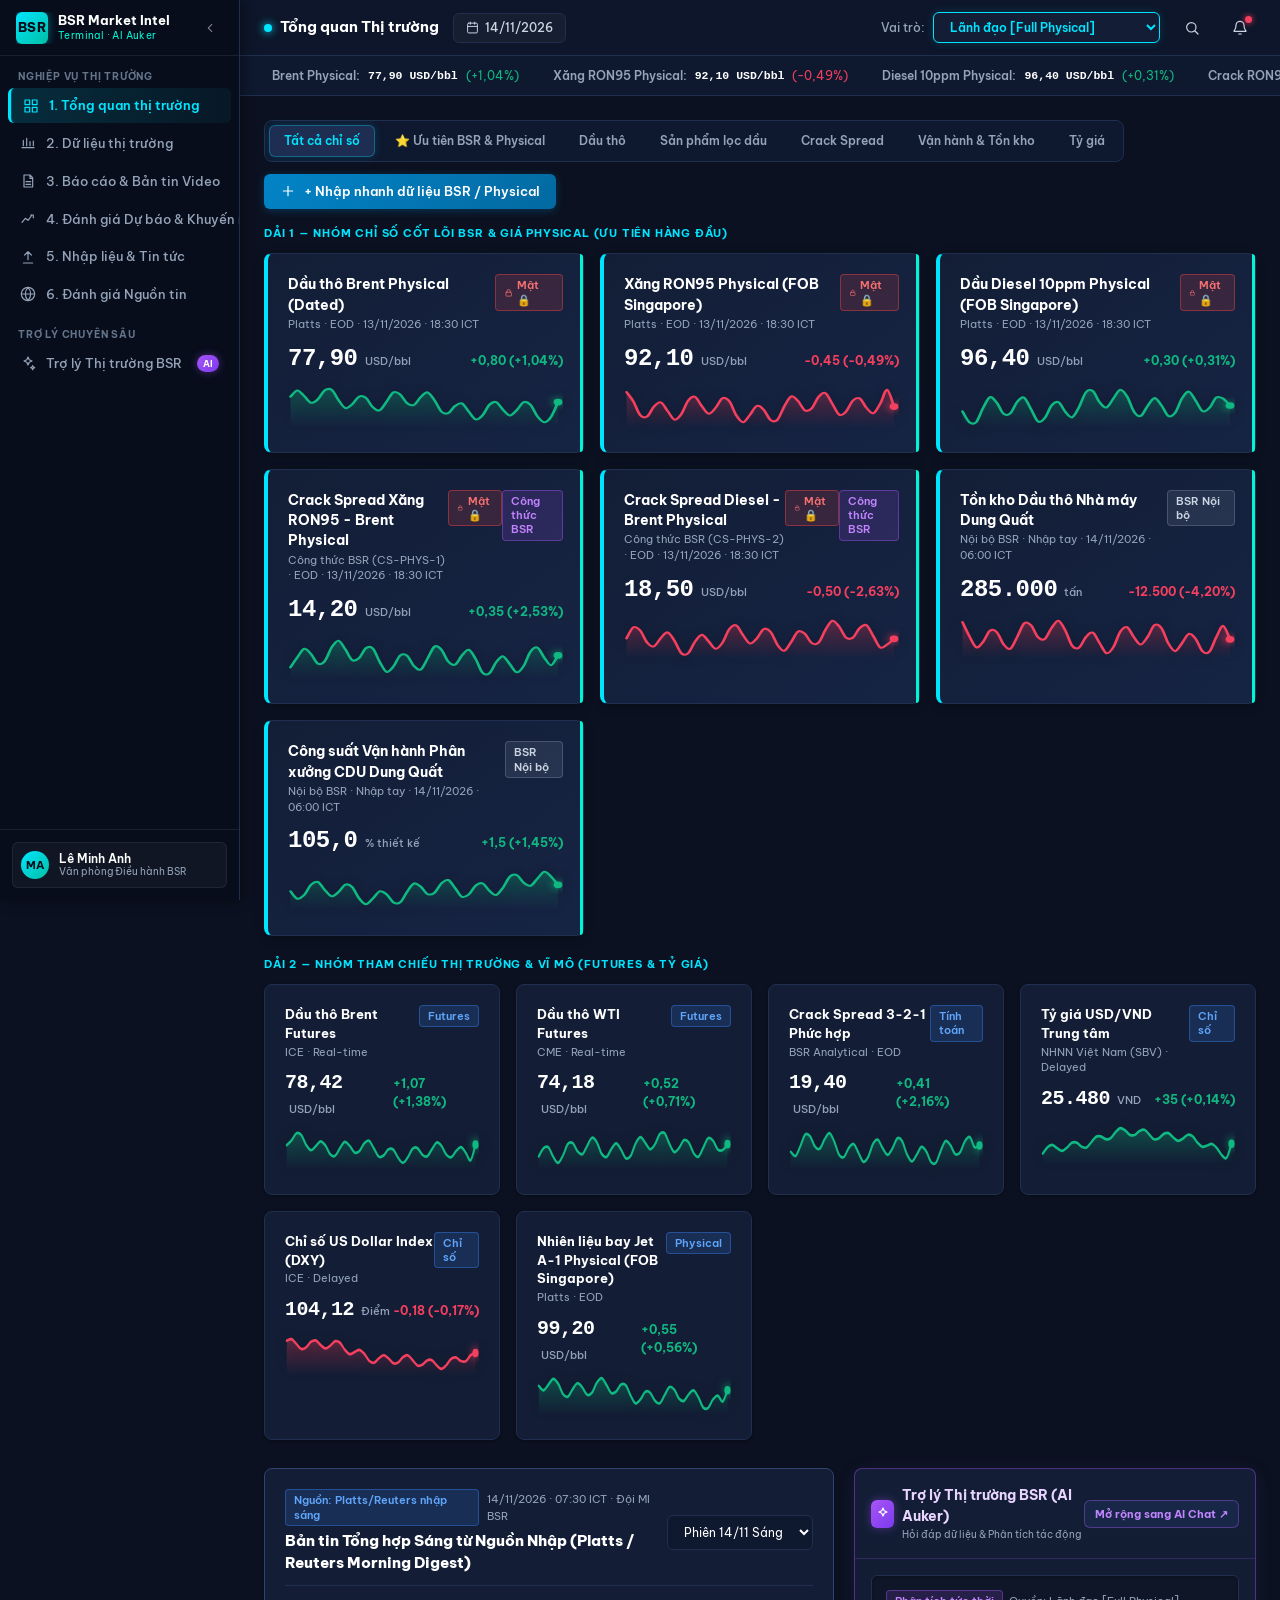
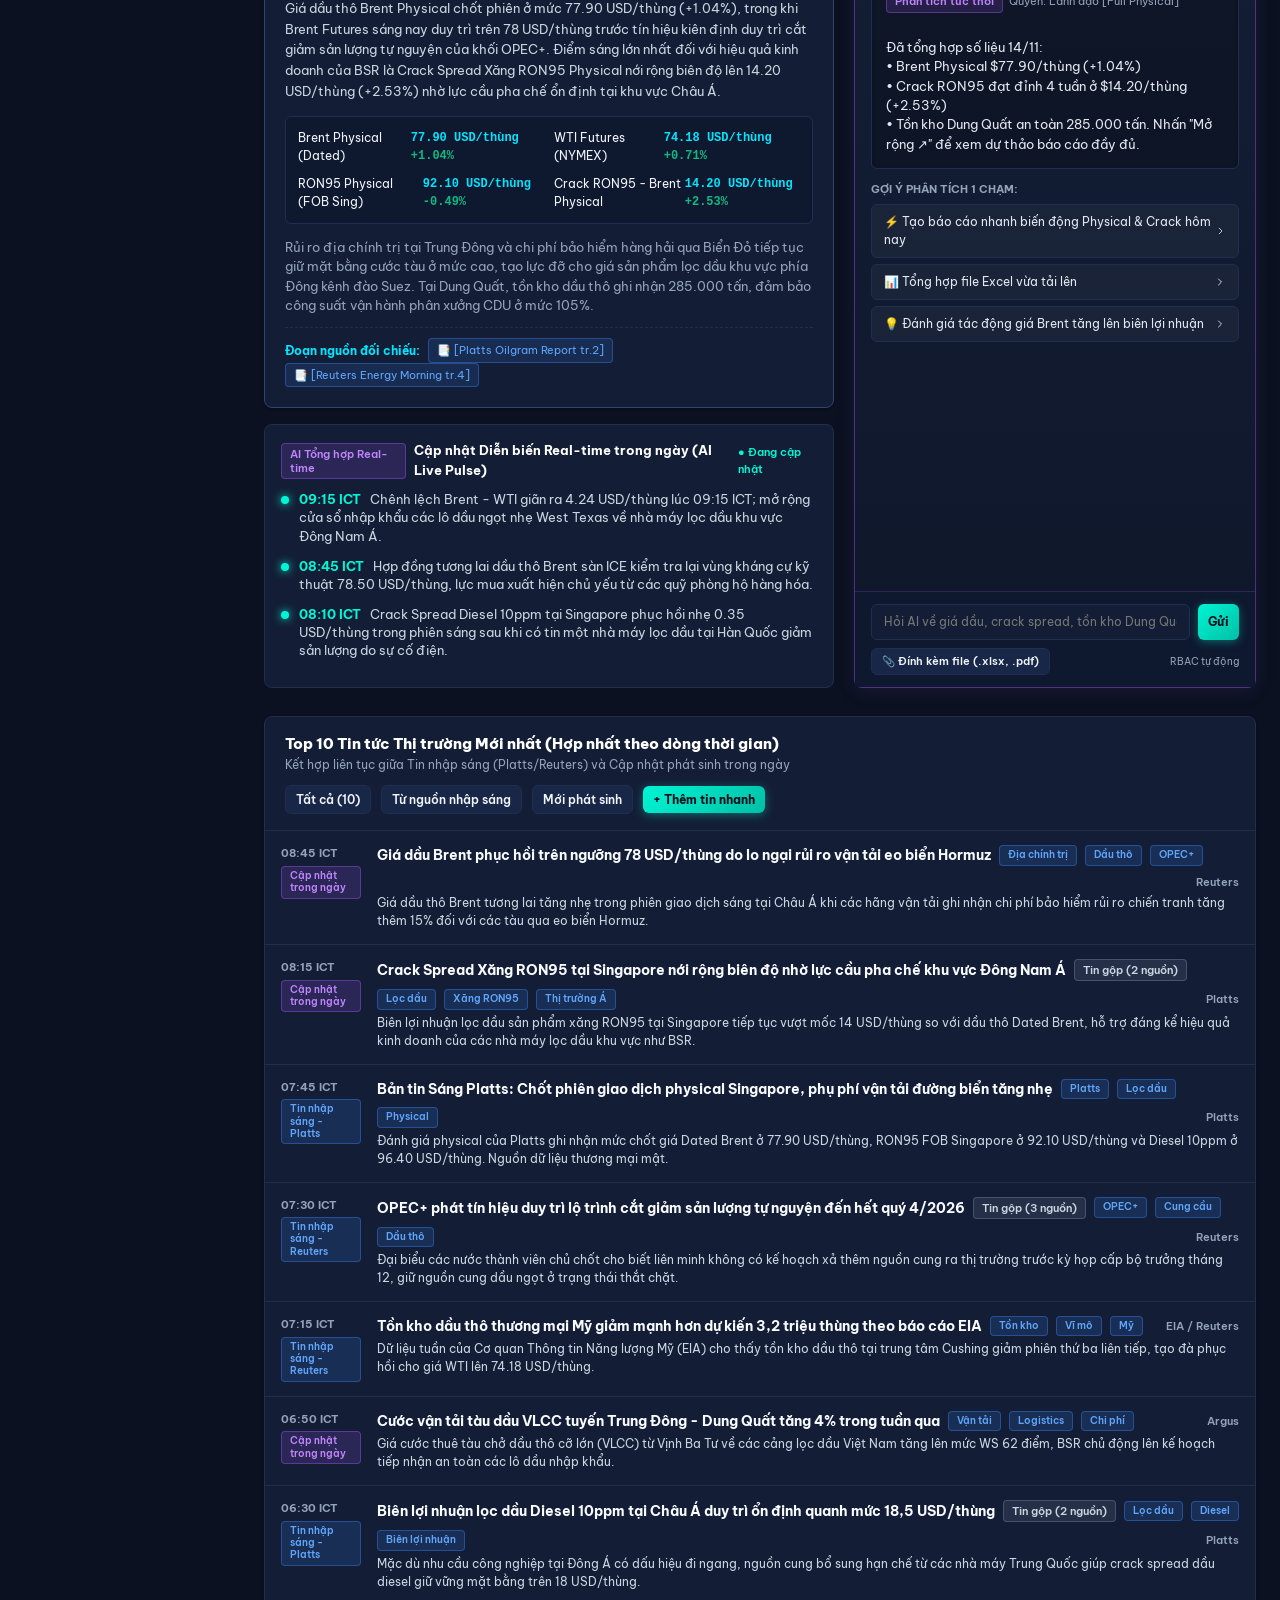
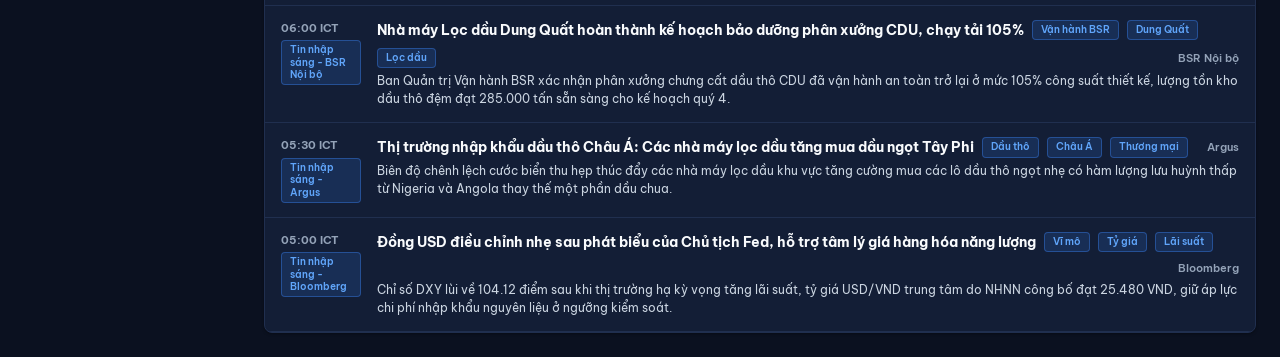
==== app/static/index.html @ 7e9f91e4 "v1" ====
<!doctype html>
<html lang="vi">
<head>
  <meta charset="utf-8">
  <meta name="viewport" content="width=device-width, initial-scale=1">
  <meta name="color-scheme" content="light">
  <meta name="description" content="BSR Market Intelligence Platform — Final Official UI/UX Mockup">
  <title>BSR Market Intelligence</title>
  <link rel="preconnect" href="https://fonts.googleapis.com">
  <link rel="preconnect" href="https://fonts.gstatic.com" crossorigin>
  <link rel="stylesheet" href="https://fonts.googleapis.com/css2?family=Be+Vietnam+Pro:ital,wght@0,400;0,500;0,600;0,700;0,800;1,400&display=swap">
  <link rel="stylesheet" href="assets/styles.css">
</head>
<body>
  <div id="app"></div>
  <script src="assets/data.js"></script>
  <script src="assets/app.js"></script>
</body>
</html>
---- app/static/assets/styles.css ----
/* ==========================================================================
   BSR Market Intelligence Platform — Dark Mode Theme & High-Tech Design System
   Specifications:
   - Theme: Deep Petroleum Dark Obsidian (#0B1120 / #131E36)
   - Primary Accent: Neon Cyan (#00E5FF) | Electric Teal (#00F5D4)
   - Secondary Accent: Royal Blue (#3B82F6) | Amber Gold (#F59E0B)
   - Typography: "Be Vietnam Pro" with crisp contrast on dark background
   - Visual Effects: Glowing lines, smooth gradients, glassmorphism, glowing badges
   ========================================================================== */

:root {
  /* Dark Theme Palette */
  --bg-app: #0B1120;
  --bg-card: #131E36;
  --bg-card-subtle: #182647;
  --border-card: #202F4F;
  --border-strong: #2F4470;
  
  --primary-navy: #00E5FF;
  --primary-navy-dark: #00B4D8;
  --primary-navy-light: rgba(0, 229, 255, 0.12);
  --accent-teal: #00F5D4;
  --accent-teal-dark: #00BFA5;
  --accent-teal-light: rgba(0, 245, 212, 0.12);
  
  --text-main: #F1F5F9;
  --text-muted: #94A3B8;
  --text-sub: #CBD5E1;
  
  /* Semantic Badges in Dark Mode */
  --badge-restricted-bg: rgba(239, 68, 68, 0.16);
  --badge-restricted-text: #F87171;
  --badge-restricted-border: rgba(239, 68, 68, 0.45);
  
  --badge-source-bg: rgba(59, 130, 246, 0.16);
  --badge-source-text: #60A5FA;
  --badge-source-border: rgba(59, 130, 246, 0.4);
  
  --badge-ai-summary-bg: rgba(168, 85, 247, 0.16);
  --badge-ai-summary-text: #C084FC;
  --badge-ai-summary-border: rgba(168, 85, 247, 0.4);
  
  --badge-ai-insight-bg: rgba(245, 158, 11, 0.16);
  --badge-ai-insight-text: #FBBF24;
  --badge-ai-insight-border: rgba(245, 158, 11, 0.4);
  
  --badge-manual-bg: rgba(148, 163, 184, 0.14);
  --badge-manual-text: #CBD5E1;
  --badge-manual-border: rgba(148, 163, 184, 0.3);

  --badge-success-bg: rgba(16, 185, 129, 0.16);
  --badge-success-text: #34D399;
  
  --pos-green: #10B981;
  --neg-red: #F43F5E;
  
  /* Dimensions */
  --sidebar-w: 240px;
  --sidebar-w-collapsed: 64px;
  --header-h: 56px;
  --drawer-w: 440px;
  
  /* Typography */
  --font-sans: "Be Vietnam Pro", -apple-system, BlinkMacSystemFont, "Segoe UI", Roboto, sans-serif;
  --font-mono: "Cascadia Mono", Consolas, "Courier New", monospace;
  
  --shadow-sm: 0 1px 3px rgba(0, 0, 0, 0.35);
  --shadow-md: 0 4px 14px rgba(0, 0, 0, 0.45);
  --shadow-lg: 0 10px 25px rgba(0, 0, 0, 0.55);
  --shadow-drawer: -8px 0 35px rgba(0, 0, 0, 0.7);
  --glow-cyan: 0 0 15px rgba(0, 229, 255, 0.25);
}

* { box-sizing: border-box; margin: 0; padding: 0; }
html { scroll-behavior: smooth; }
body {
  background: var(--bg-app);
  color: var(--text-main);
  font-family: var(--font-sans);
  font-size: 13.5px;
  line-height: 1.5;
  -webkit-font-smoothing: antialiased;
  overflow-x: hidden;
}

button, input, select, textarea { font: inherit; color: inherit; }
button { cursor: pointer; border: none; background: none; }
a { color: inherit; text-decoration: none; }

/* Skip Link */
.skip-link {
  position: fixed; left: 12px; top: -60px; z-index: 999;
  background: var(--primary-navy); color: #070C18; font-weight: 700; padding: 8px 16px; border-radius: 4px;
  transition: top 0.2s;
}
.skip-link:focus { top: 12px; }

/* ==========================================================================
   APP SHELL & LAYOUT
   ========================================================================== */
.app {
  display: flex;
  min-height: 100vh;
  position: relative;
  background: var(--bg-app);
}

/* Sidebar Dark Theme */
.sidebar {
  width: var(--sidebar-w);
  background: #070D1B;
  color: #FFFFFF;
  position: fixed;
  top: 0;
  bottom: 0;
  left: 0;
  z-index: 100;
  display: flex;
  flex-direction: column;
  transition: width 0.25s cubic-bezier(0.4, 0, 0.2, 1);
  border-right: 1px solid var(--border-card);
  box-shadow: 2px 0 12px rgba(0, 0, 0, 0.4);
}

.sidebar.collapsed {
  width: var(--sidebar-w-collapsed);
}

.sidebar-head {
  height: var(--header-h);
  display: flex;
  align-items: center;
  justify-content: space-between;
  padding: 0 16px;
  border-bottom: 1px solid rgba(255, 255, 255, 0.08);
}

.brand-lockup {
  display: flex;
  align-items: center;
  gap: 10px;
  overflow: hidden;
}

.brand-mark {
  width: 32px;
  height: 32px;
  background: linear-gradient(135deg, #00E5FF 0%, #00BFA5 100%);
  color: #070D1B;
  border-radius: 6px;
  display: grid;
  place-items: center;
  font-weight: 800;
  font-size: 13px;
  letter-spacing: 0.5px;
  flex-shrink: 0;
  box-shadow: 0 0 10px rgba(0, 229, 255, 0.4);
}

.brand-text {
  overflow: hidden;
  white-space: nowrap;
}

.brand-title {
  font-weight: 700;
  font-size: 12.5px;
  color: #FFFFFF;
  line-height: 1.2;
}

.brand-sub {
  font-size: 10px;
  color: var(--accent-teal);
  letter-spacing: 0.4px;
}

.sidebar.collapsed .brand-text { display: none; }

.sidebar-toggle {
  color: rgba(255, 255, 255, 0.6);
  padding: 6px;
  border-radius: 4px;
  display: flex;
  align-items: center;
  justify-content: center;
  transition: all 0.15s;
}
.sidebar-toggle:hover {
  background: rgba(255, 255, 255, 0.08);
  color: var(--primary-navy);
}

.sidebar-nav {
  flex: 1;
  overflow-y: auto;
  padding: 14px 8px;
  display: flex;
  flex-direction: column;
  gap: 16px;
}

.nav-section-label {
  font-size: 9.5px;
  text-transform: uppercase;
  letter-spacing: 0.8px;
  font-weight: 700;
  color: #64748B;
  padding: 0 10px 4px 10px;
}
.sidebar.collapsed .nav-section-label {
  text-align: center;
  font-size: 0;
  padding: 0;
}
.sidebar.collapsed .nav-section-label::after {
  content: "•";
  font-size: 14px;
  color: rgba(255, 255, 255, 0.2);
}

.nav-item {
  display: flex;
  align-items: center;
  gap: 10px;
  padding: 8px 12px;
  color: #94A3B8;
  border-radius: 6px;
  font-size: 12.5px;
  font-weight: 500;
  transition: all 0.15s ease;
  white-space: nowrap;
}

.nav-item svg { flex-shrink: 0; }

.nav-item:hover {
  background: rgba(255, 255, 255, 0.05);
  color: #F8FAFC;
}

.nav-item.active {
  background: linear-gradient(90deg, rgba(0, 229, 255, 0.15) 0%, rgba(0, 229, 255, 0.05) 100%);
  color: #00E5FF;
  border-left: 3px solid #00E5FF;
  font-weight: 600;
  box-shadow: inset 1px 0 0 rgba(0, 229, 255, 0.2);
}

.sidebar.collapsed .nav-item {
  justify-content: center;
  padding: 10px 0;
}
.sidebar.collapsed .nav-item span { display: none; }

.nav-badge-ai {
  margin-left: auto;
  font-size: 9px;
  font-weight: 700;
  background: linear-gradient(135deg, #A855F7, #7C3AED);
  color: #fff;
  padding: 2px 6px;
  border-radius: 10px;
  box-shadow: 0 0 8px rgba(168, 85, 247, 0.4);
}
.sidebar.collapsed .nav-badge-ai { display: none; }

.sidebar-foot {
  padding: 12px;
  border-top: 1px solid rgba(255, 255, 255, 0.08);
  display: flex;
  flex-direction: column;
  gap: 8px;
}

.user-badge-sidebar {
  display: flex;
  align-items: center;
  gap: 10px;
  padding: 8px;
  border-radius: 6px;
  background: rgba(255, 255, 255, 0.04);
  border: 1px solid rgba(255, 255, 255, 0.07);
}

.user-avatar {
  width: 28px;
  height: 28px;
  border-radius: 50%;
  background: linear-gradient(135deg, #00E5FF, #00BFA5);
  color: #070D1B;
  font-weight: 700;
  font-size: 11px;
  display: grid;
  place-items: center;
  flex-shrink: 0;
}

.user-info-sidebar {
  overflow: hidden;
  line-height: 1.25;
}

.user-name-sidebar {
  font-size: 11.5px;
  font-weight: 600;
  color: #FFFFFF;
  white-space: nowrap;
  text-overflow: ellipsis;
  overflow: hidden;
}

.user-role-sidebar {
  font-size: 10px;
  color: #94A3B8;
  white-space: nowrap;
}

.sidebar.collapsed .user-info-sidebar { display: none; }
.sidebar.collapsed .user-badge-sidebar { justify-content: center; padding: 6px 0; background: none; border-color: transparent; }

/* Main Content Area */
.main-wrapper {
  flex: 1;
  margin-left: var(--sidebar-w);
  transition: margin-left 0.25s cubic-bezier(0.4, 0, 0.2, 1);
  min-width: 0;
  display: flex;
  flex-direction: column;
  background: var(--bg-app);
}

.main-wrapper.sidebar-collapsed {
  margin-left: var(--sidebar-w-collapsed);
}

/* Header Topbar Dark */
.header-topbar {
  height: var(--header-h);
  background: #0D162A;
  border-bottom: 1px solid var(--border-card);
  position: sticky;
  top: 0;
  z-index: 50;
  display: flex;
  align-items: center;
  justify-content: space-between;
  padding: 0 24px;
}

.topbar-left {
  display: flex;
  align-items: center;
  gap: 14px;
}

.page-title-badge {
  font-size: 15px;
  font-weight: 700;
  color: #FFFFFF;
  display: flex;
  align-items: center;
  gap: 8px;
}
.page-title-badge::before {
  content: "";
  display: inline-block;
  width: 8px;
  height: 8px;
  border-radius: 50%;
  background: var(--primary-navy);
  box-shadow: 0 0 8px var(--primary-navy);
}

.date-filter-chip {
  display: flex;
  align-items: center;
  gap: 6px;
  background: rgba(255, 255, 255, 0.04);
  border: 1px solid var(--border-card);
  padding: 5px 12px;
  border-radius: 6px;
  font-size: 12px;
  font-weight: 500;
  color: var(--text-sub);
}
.date-filter-chip:hover {
  border-color: var(--primary-navy);
  color: var(--primary-navy);
}

.topbar-right {
  display: flex;
  align-items: center;
  gap: 16px;
}

/* Role Switcher in Header Dark */
.role-switcher-wrap {
  display: flex;
  align-items: center;
  gap: 8px;
}

.role-switcher-label {
  font-size: 11.5px;
  color: var(--text-muted);
  font-weight: 500;
}

.role-switcher-select {
  background: #131E36;
  border: 1.5px solid var(--primary-navy);
  color: var(--primary-navy);
  font-weight: 600;
  font-size: 12px;
  padding: 6px 12px;
  border-radius: 6px;
  cursor: pointer;
  outline: none;
  box-shadow: 0 0 10px rgba(0, 229, 255, 0.15);
}
.role-switcher-select:focus {
  box-shadow: 0 0 15px rgba(0, 229, 255, 0.35);
}

.topbar-icon-btn {
  width: 32px;
  height: 32px;
  border-radius: 6px;
  display: grid;
  place-items: center;
  color: var(--text-sub);
  position: relative;
  transition: all 0.15s;
}
.topbar-icon-btn:hover {
  background: rgba(255, 255, 255, 0.06);
  color: var(--primary-navy);
}

.notif-badge {
  position: absolute;
  top: 4px;
  right: 4px;
  width: 7px;
  height: 7px;
  background: var(--neg-red);
  border-radius: 50%;
  box-shadow: 0 0 6px var(--neg-red);
}

/* Market Tape Bar Dark */
.market-tape-bar {
  background: #0E182F;
  border-bottom: 1px solid var(--border-card);
  padding: 0 24px;
  display: flex;
  align-items: center;
  gap: 18px;
  overflow-x: auto;
  white-space: nowrap;
  height: 40px;
  scrollbar-width: none;
}
.market-tape-bar::-webkit-scrollbar { display: none; }

.tape-item {
  display: inline-flex;
  align-items: center;
  gap: 8px;
  font-size: 11.5px;
  cursor: pointer;
  padding: 4px 8px;
  border-radius: 4px;
  transition: background 0.15s;
}
.tape-item:hover {
  background: rgba(255, 255, 255, 0.05);
}

.tape-label {
  font-weight: 600;
  color: #94A3B8;
}

.tape-val {
  font-weight: 700;
  color: #FFFFFF;
  font-family: var(--font-mono);
}

.tape-chg.pos { color: var(--pos-green); }
.tape-chg.neg { color: var(--neg-red); }

/* Main Container */
.page-container {
  padding: 24px;
  flex: 1;
}

/* ==========================================================================
   CARDS, TOKENS & BADGES (DARK THEME)
   ========================================================================== */
.card {
  background: var(--bg-card);
  border: 1px solid var(--border-card);
  border-radius: 8px;
  padding: 20px;
  box-shadow: var(--shadow-sm);
  position: relative;
  transition: all 0.2s ease;
}

.card:hover {
  box-shadow: var(--shadow-md);
  border-color: var(--border-strong);
}

/* Priority Card (Physical & BSR) */
.card-priority {
  border-left: 4px solid var(--primary-navy);
  background: linear-gradient(145deg, #131E36 0%, #162444 100%);
  position: relative;
  box-shadow: 0 2px 10px rgba(0, 0, 0, 0.25);
}
.card-priority:hover {
  border-color: var(--primary-navy);
  box-shadow: 0 4px 18px rgba(0, 229, 255, 0.12);
}
.card-priority::before {
  content: "";
  position: absolute;
  top: 0;
  right: 0;
  bottom: 0;
  width: 3px;
  background: var(--accent-teal);
  border-top-right-radius: 8px;
  border-bottom-right-radius: 8px;
}

/* Semantic Badges */
.badge {
  display: inline-flex;
  align-items: center;
  gap: 4px;
  font-size: 11px;
  font-weight: 600;
  padding: 3px 8px;
  border-radius: 4px;
  line-height: 1.3;
}

.badge-restricted {
  background: var(--badge-restricted-bg);
  color: var(--badge-restricted-text);
  border: 1px solid var(--badge-restricted-border);
}

.badge-source {
  background: var(--badge-source-bg);
  color: var(--badge-source-text);
  border: 1px solid var(--badge-source-border);
}

.badge-ai-summary {
  background: var(--badge-ai-summary-bg);
  color: var(--badge-ai-summary-text);
  border: 1px solid var(--badge-ai-summary-border);
}

.badge-ai-insight {
  background: var(--badge-ai-insight-bg);
  color: var(--badge-ai-insight-text);
  border: 1px solid var(--badge-ai-insight-border);
}

.badge-manual {
  background: var(--badge-manual-bg);
  color: var(--badge-manual-text);
  border: 1px solid var(--badge-manual-border);
}

.badge-success {
  background: var(--badge-success-bg);
  color: var(--badge-success-text);
  border: 1px solid rgba(16, 185, 129, 0.4);
}

/* 12-Column Grid Helpers */
.grid-12 {
  display: grid;
  grid-template-columns: repeat(12, minmax(0, 1fr));
  gap: 20px;
}

.col-12 { grid-column: span 12 / span 12; }
.col-8  { grid-column: span 8 / span 8; }
.col-7  { grid-column: span 7 / span 7; }
.col-6  { grid-column: span 6 / span 6; }
.col-5  { grid-column: span 5 / span 5; }
.col-4  { grid-column: span 4 / span 4; }
.col-3  { grid-column: span 3 / span 3; }

/* Buttons */
.btn {
  display: inline-flex;
  align-items: center;
  justify-content: center;
  gap: 8px;
  font-size: 12.5px;
  font-weight: 600;
  padding: 8px 16px;
  border-radius: 6px;
  transition: all 0.15s ease;
  white-space: nowrap;
}

.btn-primary {
  background: linear-gradient(135deg, #0284C7 0%, #0369A1 100%);
  color: #FFFFFF;
  box-shadow: 0 2px 8px rgba(2, 132, 199, 0.3);
}
.btn-primary:hover {
  background: linear-gradient(135deg, #0369A1 0%, #075985 100%);
  box-shadow: 0 4px 12px rgba(2, 132, 199, 0.45);
}

.btn-accent {
  background: linear-gradient(135deg, #00F5D4 0%, #00BFA5 100%);
  color: #070D1B;
  font-weight: 700;
  box-shadow: 0 2px 10px rgba(0, 245, 212, 0.35);
}
.btn-accent:hover {
  background: linear-gradient(135deg, #00E5FF 0%, #00E5C0 100%);
  box-shadow: 0 4px 15px rgba(0, 245, 212, 0.5);
}

.btn-secondary {
  background: var(--bg-card-subtle);
  border: 1px solid var(--border-card);
  color: var(--text-main);
}
.btn-secondary:hover {
  background: #203158;
  border-color: var(--border-strong);
  color: #FFFFFF;
}

.btn-sm {
  padding: 5px 10px;
  font-size: 11.5px;
}

/* ==========================================================================
   PAGE 1: TỔNG QUAN THỊ TRƯỜNG (MARKET OVERVIEW)
   ========================================================================== */
.overview-tab-bar {
  display: flex;
  align-items: center;
  justify-content: space-between;
  margin-bottom: 16px;
  flex-wrap: wrap;
  gap: 12px;
}

.filter-tabs-pill {
  display: flex;
  gap: 6px;
  background: #0E182F;
  padding: 4px;
  border: 1px solid var(--border-card);
  border-radius: 8px;
}

.pill-btn {
  padding: 6px 14px;
  border-radius: 6px;
  font-size: 12px;
  font-weight: 600;
  color: var(--text-muted);
  transition: all 0.15s;
}
.pill-btn.active {
  background: #1E2E52;
  color: var(--primary-navy);
  border: 1px solid rgba(0, 229, 255, 0.3);
  box-shadow: 0 0 10px rgba(0, 229, 255, 0.15);
}
.pill-btn:hover:not(.active) {
  background: rgba(255, 255, 255, 0.05);
  color: var(--text-main);
}

.section-subhead {
  font-size: 11px;
  text-transform: uppercase;
  letter-spacing: 0.8px;
  font-weight: 700;
  color: var(--primary-navy);
  margin-bottom: 12px;
  display: flex;
  align-items: center;
  gap: 8px;
}

/* Snapshot Cards Dark */
.snapshot-grid-priority {
  display: grid;
  grid-template-columns: repeat(auto-fit, minmax(280px, 1fr));
  gap: 16px;
  margin-bottom: 20px;
}

.snapshot-grid-reference {
  display: grid;
  grid-template-columns: repeat(auto-fit, minmax(220px, 1fr));
  gap: 16px;
  margin-bottom: 24px;
}

.metric-card-top {
  display: flex;
  justify-content: space-between;
  align-items: flex-start;
  margin-bottom: 8px;
}

.metric-card-name {
  font-size: 13.5px;
  font-weight: 700;
  color: #FFFFFF;
}

.metric-card-meta {
  font-size: 10.5px;
  color: var(--text-muted);
  margin-top: 2px;
}

.metric-card-value-row {
  display: flex;
  align-items: baseline;
  justify-content: space-between;
  margin-top: 6px;
}

.metric-card-value {
  font-size: 24px;
  font-weight: 800;
  font-family: var(--font-mono);
  color: #FFFFFF;
  letter-spacing: -0.5px;
}
.metric-card-unit {
  font-size: 11px;
  font-weight: 500;
  color: var(--text-muted);
  margin-left: 4px;
}

.metric-card-change {
  font-size: 12px;
  font-weight: 700;
}
.metric-card-change.pos { color: var(--pos-green); }
.metric-card-change.neg { color: var(--neg-red); }

.sparkline-svg {
  width: 100%;
  height: 42px;
  margin-top: 8px;
  filter: drop-shadow(0 2px 6px rgba(0, 0, 0, 0.4));
}

/* Locked Card for Restricted Data */
.metric-card-locked {
  background: rgba(239, 68, 68, 0.05);
  border: 1px dashed var(--badge-restricted-border);
  padding: 16px;
  border-radius: 8px;
  display: flex;
  flex-direction: column;
  align-items: center;
  justify-content: center;
  text-align: center;
  min-height: 140px;
}
.locked-icon-wrap {
  width: 36px;
  height: 36px;
  border-radius: 50%;
  background: var(--badge-restricted-bg);
  color: var(--badge-restricted-text);
  display: grid;
  place-items: center;
  margin-bottom: 8px;
}
.locked-title {
  font-size: 12px;
  font-weight: 700;
  color: #F87171;
}
.locked-desc {
  font-size: 11px;
  color: var(--text-muted);
  margin-top: 2px;
}

/* Tầng 2: Bản tin Sáng & AI Copilot Nhúng */
.digest-box {
  background: var(--bg-card);
  border: 1.5px solid var(--border-strong);
  border-radius: 8px;
  padding: 20px;
  margin-bottom: 16px;
  box-shadow: var(--shadow-sm);
}

.digest-header {
  display: flex;
  align-items: center;
  justify-content: space-between;
  margin-bottom: 12px;
  border-bottom: 1px solid var(--border-card);
  padding-bottom: 10px;
}

.digest-title {
  font-size: 15px;
  font-weight: 800;
  color: #FFFFFF;
}

.digest-prices-grid {
  display: grid;
  grid-template-columns: repeat(2, 1fr);
  gap: 10px;
  margin: 14px 0;
  background: #0E182F;
  padding: 12px;
  border-radius: 6px;
  border: 1px solid var(--border-card);
}

.digest-price-item {
  display: flex;
  justify-content: space-between;
  font-size: 12px;
}
.digest-price-item strong {
  font-family: var(--font-mono);
  color: var(--primary-navy);
}

.citation-chip {
  display: inline-flex;
  align-items: center;
  gap: 4px;
  background: rgba(59, 130, 246, 0.15);
  border: 1px solid rgba(59, 130, 246, 0.4);
  color: #60A5FA;
  font-size: 11px;
  padding: 3px 8px;
  border-radius: 4px;
  cursor: pointer;
  margin-right: 6px;
  transition: all 0.15s;
}
.citation-chip:hover {
  background: rgba(59, 130, 246, 0.25);
  color: #93C5FD;
}

/* Live Pulse Box Dark */
.live-pulse-box {
  background: var(--bg-card);
  border: 1px solid var(--border-card);
  border-radius: 8px;
  padding: 16px;
}

.pulse-item {
  position: relative;
  padding-left: 18px;
  margin-bottom: 12px;
  font-size: 12.5px;
  line-height: 1.45;
  color: var(--text-sub);
}
.pulse-item::before {
  content: "";
  position: absolute;
  left: 0;
  top: 6px;
  width: 8px;
  height: 8px;
  border-radius: 50%;
  background: var(--accent-teal);
  box-shadow: 0 0 8px var(--accent-teal);
}

.pulse-time {
  font-weight: 700;
  color: var(--accent-teal);
  margin-right: 6px;
}

/* Embedded AI Copilot Widget (Chế độ A - Dark) */
.copilot-card {
  background: linear-gradient(180deg, #131E36 0%, #0F172A 100%);
  border: 1.5px solid rgba(168, 85, 247, 0.4);
  border-radius: 8px;
  display: flex;
  flex-direction: column;
  height: 100%;
  box-shadow: 0 4px 20px rgba(168, 85, 247, 0.1);
}

.copilot-head {
  padding: 16px;
  border-bottom: 1px solid rgba(168, 85, 247, 0.2);
  display: flex;
  align-items: center;
  justify-content: space-between;
}

.copilot-title-group {
  display: flex;
  align-items: center;
  gap: 8px;
}

.copilot-icon {
  width: 28px;
  height: 28px;
  border-radius: 6px;
  background: linear-gradient(135deg, #A855F7, #7C3AED);
  color: #fff;
  display: grid;
  place-items: center;
  box-shadow: 0 0 10px rgba(168, 85, 247, 0.4);
}

.copilot-title {
  font-size: 14px;
  font-weight: 700;
  color: #E9D5FF;
}

.copilot-body {
  padding: 16px;
  flex: 1;
  display: flex;
  flex-direction: column;
  gap: 12px;
}

.copilot-response-box {
  background: rgba(0, 0, 0, 0.25);
  border: 1px solid var(--border-card);
  border-radius: 6px;
  padding: 14px;
  font-size: 12.5px;
  line-height: 1.55;
  color: var(--text-main);
  box-shadow: inset 0 1px 3px rgba(0, 0, 0, 0.3);
}

.copilot-chips-wrap {
  display: flex;
  flex-direction: column;
  gap: 6px;
}

.copilot-prompt-chip {
  background: rgba(255, 255, 255, 0.04);
  border: 1px solid var(--border-card);
  padding: 8px 12px;
  border-radius: 6px;
  font-size: 12px;
  color: #E2E8F0;
  text-align: left;
  display: flex;
  align-items: center;
  justify-content: space-between;
  transition: all 0.15s;
}
.copilot-prompt-chip:hover {
  background: rgba(168, 85, 247, 0.15);
  border-color: rgba(168, 85, 247, 0.5);
  color: #E9D5FF;
}

.copilot-foot {
  padding: 12px 16px;
  border-top: 1px solid rgba(168, 85, 247, 0.2);
  background: #0E182F;
}

.copilot-input-row {
  display: flex;
  gap: 8px;
}

.copilot-input {
  flex: 1;
  background: #131E36;
  border: 1px solid var(--border-card);
  padding: 8px 12px;
  border-radius: 6px;
  font-size: 12px;
  color: #FFFFFF;
}
.copilot-input:focus {
  outline: none;
  border-color: #A855F7;
  box-shadow: 0 0 10px rgba(168, 85, 247, 0.3);
}

/* Top 10 News Table/Feed Dark */
.news-feed-table {
  width: 100%;
  border-collapse: collapse;
}

.news-feed-row {
  border-bottom: 1px solid var(--border-card);
  padding: 14px 16px;
  display: flex;
  align-items: flex-start;
  gap: 16px;
  cursor: pointer;
  transition: background 0.15s;
}
.news-feed-row:hover {
  background: rgba(255, 255, 255, 0.03);
}

.news-timeline-col {
  width: 80px;
  flex-shrink: 0;
  font-size: 11px;
  font-weight: 700;
  color: var(--text-muted);
}

.news-content-col {
  flex: 1;
  min-width: 0;
}

.news-title-row {
  display: flex;
  align-items: center;
  gap: 8px;
  flex-wrap: wrap;
  margin-bottom: 4px;
}

.news-title-text {
  font-size: 13.5px;
  font-weight: 700;
  color: #F8FAFC;
}

.news-summary-text {
  font-size: 12px;
  color: var(--text-sub);
  display: -webkit-box;
  -webkit-line-clamp: 2;
  -webkit-box-orient: vertical;
  overflow: hidden;
}

/* ==========================================================================
   HIGH-TECH CHART STYLING & INTERACTIVITY
   ========================================================================== */
.chart-multiaxis-box {
  background: var(--bg-card);
  border: 1px solid var(--border-card);
  border-radius: 8px;
  padding: 20px;
  margin-bottom: 24px;
  box-shadow: var(--shadow-sm);
  position: relative;
}

.chart-ctrl-row {
  display: flex;
  justify-content: space-between;
  align-items: center;
  flex-wrap: wrap;
  gap: 12px;
  margin-bottom: 16px;
}

.chart-svg-main {
  width: 100%;
  height: 320px;
  overflow: visible;
}

/* Tooltip floating box */
.chart-interactive-tooltip {
  position: absolute;
  pointer-events: none;
  background: rgba(15, 23, 42, 0.92);
  backdrop-filter: blur(8px);
  border: 1px solid var(--primary-navy);
  padding: 8px 12px;
  border-radius: 6px;
  font-size: 11.5px;
  box-shadow: 0 4px 20px rgba(0, 0, 0, 0.6);
  z-index: 80;
  display: none;
  transform: translate(-50%, -120%);
  white-space: nowrap;
}

/* Table Style Dark */
.data-table-bsr {
  width: 100%;
  border-collapse: collapse;
  font-size: 12.5px;
}

.data-table-bsr th {
  background: #0E182F;
  padding: 10px 14px;
  font-weight: 700;
  color: #94A3B8;
  text-align: left;
  border-bottom: 1px solid var(--border-card);
  text-transform: uppercase;
  font-size: 10.5px;
  letter-spacing: 0.5px;
}

.data-table-bsr td {
  padding: 12px 14px;
  border-bottom: 1px solid var(--border-card);
  color: var(--text-main);
}

.data-table-bsr tr:hover td {
  background: rgba(255, 255, 255, 0.02);
}

/* ==========================================================================
   PAGE 3: BÁO CÁO & BẢN TIN VIDEO (DARK)
   ========================================================================== */
.video-briefing-wrap {
  display: grid;
  grid-template-columns: 1.8fr 1.2fr;
  gap: 20px;
  background: var(--bg-card);
  border: 1px solid var(--border-card);
  border-radius: 8px;
  padding: 20px;
  margin-bottom: 24px;
}

.video-player-mockup {
  background: #050A14;
  border-radius: 8px;
  overflow: hidden;
  position: relative;
  aspect-ratio: 16 / 9;
  display: flex;
  flex-direction: column;
  justify-content: space-between;
  padding: 16px;
  color: #fff;
  border: 1px solid var(--border-card);
  box-shadow: inset 0 0 30px rgba(0, 0, 0, 0.8);
}

.video-center-play {
  align-self: center;
  width: 58px;
  height: 58px;
  border-radius: 50%;
  background: rgba(0, 229, 255, 0.2);
  backdrop-filter: blur(6px);
  color: var(--primary-navy);
  border: 2px solid var(--primary-navy);
  display: grid;
  place-items: center;
  cursor: pointer;
  transition: all 0.2s;
  box-shadow: 0 0 20px rgba(0, 229, 255, 0.3);
}
.video-center-play:hover {
  transform: scale(1.1);
  background: var(--primary-navy);
  color: #070D1B;
  box-shadow: 0 0 30px rgba(0, 229, 255, 0.6);
}

.video-controls-bottom {
  display: flex;
  align-items: center;
  gap: 12px;
  font-size: 11.5px;
}

.video-progress-bar {
  flex: 1;
  height: 4px;
  background: rgba(255, 255, 255, 0.15);
  border-radius: 2px;
  position: relative;
}
.video-progress-fill {
  width: 35%;
  height: 100%;
  background: linear-gradient(90deg, #00E5FF, #00F5D4);
  border-radius: 2px;
  box-shadow: 0 0 8px #00E5FF;
}

.chapters-list {
  display: flex;
  flex-direction: column;
  gap: 10px;
}

.chapter-item {
  padding: 10px 14px;
  background: rgba(255, 255, 255, 0.03);
  border: 1px solid var(--border-card);
  border-radius: 6px;
  cursor: pointer;
  transition: all 0.15s;
}
.chapter-item:hover, .chapter-item.active {
  background: rgba(0, 229, 255, 0.08);
  border-color: var(--primary-navy);
}
.chapter-time {
  font-weight: 700;
  color: var(--primary-navy);
  font-size: 12px;
  margin-right: 6px;
}

/* ==========================================================================
   PAGE 4: ĐÁNH GIÁ DỰ BÁO & KHUYẾN NGHỊ (DARK)
   ========================================================================== */
.kpi-accuracy-grid {
  display: grid;
  grid-template-columns: repeat(4, 1fr);
  gap: 16px;
  margin-bottom: 24px;
}

.kpi-accuracy-card {
  background: var(--bg-card);
  border: 1px solid var(--border-card);
  border-radius: 8px;
  padding: 16px;
  text-align: center;
  box-shadow: var(--shadow-sm);
}

.kpi-accuracy-card .kpi-num {
  font-size: 26px;
  font-weight: 800;
  color: #FFFFFF;
  font-family: var(--font-mono);
  margin-top: 4px;
}

.recommendation-card {
  background: var(--bg-card);
  border: 1.5px solid var(--border-card);
  border-radius: 8px;
  padding: 20px;
  margin-bottom: 16px;
  position: relative;
}
.recommendation-card.badge-primary { border-left: 5px solid var(--primary-navy); }
.recommendation-card.badge-accent  { border-left: 5px solid var(--accent-teal); }
.recommendation-card.badge-warning { border-left: 5px solid #F59E0B; }

.rec-section-block {
  margin: 10px 0;
  font-size: 12.5px;
}
.rec-section-title {
  font-weight: 700;
  color: var(--primary-navy);
  margin-bottom: 2px;
}

/* ==========================================================================
   PAGE 5: NHẬP LIỆU (SPLIT-VIEW DARK)
   ========================================================================== */
.split-view-container {
  display: grid;
  grid-template-columns: 45fr 55fr;
  gap: 24px;
  align-items: start;
}

.form-field-group {
  margin-bottom: 14px;
}
.form-field-label {
  display: block;
  font-size: 12px;
  font-weight: 600;
  color: #E2E8F0;
  margin-bottom: 4px;
}
.form-control-input, .form-control-select, .form-control-textarea {
  width: 100%;
  padding: 8px 12px;
  border: 1px solid var(--border-card);
  border-radius: 6px;
  font-size: 12.5px;
  background: #0E182F;
  color: #FFFFFF;
}
.form-control-input:focus, .form-control-select:focus, .form-control-textarea:focus {
  outline: none;
  border-color: var(--primary-navy);
  box-shadow: 0 0 10px rgba(0, 229, 255, 0.2);
}

.upload-dropzone {
  border: 2px dashed var(--border-strong);
  border-radius: 8px;
  padding: 32px 20px;
  text-align: center;
  background: rgba(255, 255, 255, 0.02);
  cursor: pointer;
  transition: all 0.15s;
}
.upload-dropzone:hover {
  border-color: var(--primary-navy);
  background: rgba(0, 229, 255, 0.05);
}

/* ==========================================================================
   PAGE AI WORKSPACE: 3 CỘT ENTERPRISE AI (DARK)
   ========================================================================== */
.ai-workspace-3col {
  display: grid;
  grid-template-columns: 240px 1fr 380px;
  gap: 20px;
  height: calc(100vh - var(--header-h) - 48px);
}

.ai-history-panel, .ai-chat-stream-panel, .ai-preview-panel {
  background: var(--bg-card);
  border: 1px solid var(--border-card);
  border-radius: 8px;
  display: flex;
  flex-direction: column;
  overflow: hidden;
}

.ai-reasoning-step {
  display: flex;
  align-items: center;
  gap: 8px;
  font-size: 11.5px;
  padding: 6px 10px;
  background: rgba(255, 255, 255, 0.03);
  border-radius: 4px;
  margin-bottom: 6px;
  color: var(--text-sub);
}
.ai-reasoning-step.done {
  border-left: 3px solid #10B981;
}

.artifact-preview-doc {
  background: #0A0F1D;
  border: 1px solid var(--border-card);
  border-radius: 6px;
  padding: 24px;
  font-size: 12px;
  line-height: 1.6;
  box-shadow: inset 0 1px 3px rgba(0, 0, 0, 0.5);
  flex: 1;
  overflow-y: auto;
  color: #E2E8F0;
}

.doc-header-block {
  border-bottom: 2px solid var(--primary-navy);
  padding-bottom: 12px;
  margin-bottom: 16px;
  display: flex;
  justify-content: space-between;
  align-items: center;
}

/* ==========================================================================
   NON-DISRUPTIVE SLIDE-OVER DRAWER (440px DARK)
   ========================================================================== */
.drawer-backdrop {
  position: fixed;
  inset: 0;
  background: rgba(0, 0, 0, 0.55);
  backdrop-filter: blur(3px);
  z-index: 200;
  opacity: 0;
  pointer-events: none;
  transition: opacity 0.25s ease;
}
.drawer-backdrop.active {
  opacity: 1;
  pointer-events: auto;
}

.slide-over-drawer {
  position: fixed;
  top: 0;
  right: 0;
  bottom: 0;
  width: var(--drawer-w);
  max-width: 90vw;
  background: #0E182F;
  border-left: 1px solid var(--border-card);
  z-index: 210;
  box-shadow: var(--shadow-drawer);
  transform: translateX(100%);
  transition: transform 0.25s cubic-bezier(0.4, 0, 0.2, 1);
  display: flex;
  flex-direction: column;
}
.slide-over-drawer.active {
  transform: translateX(0);
}

.drawer-header {
  padding: 16px 20px;
  border-bottom: 1px solid var(--border-card);
  display: flex;
  align-items: center;
  justify-content: space-between;
}
.drawer-title {
  font-size: 15px;
  font-weight: 700;
  color: #FFFFFF;
}

.drawer-content {
  padding: 20px;
  flex: 1;
  overflow-y: auto;
}

.drawer-footer {
  padding: 16px 20px;
  border-top: 1px solid var(--border-card);
  display: flex;
  justify-content: flex-end;
  gap: 10px;
}

/* Modal Popup Dark */
.modal-overlay {
  position: fixed;
  inset: 0;
  background: rgba(0, 0, 0, 0.65);
  backdrop-filter: blur(4px);
  z-index: 300;
  display: flex;
  align-items: center;
  justify-content: center;
  padding: 20px;
}
.modal-box {
  background: #131E36;
  border: 1px solid var(--border-card);
  border-radius: 8px;
  max-width: 600px;
  width: 100%;
  box-shadow: var(--shadow-lg);
  overflow: hidden;
}

/* Toast Notifications */
.toast-stack {
  position: fixed;
  bottom: 24px;
  right: 24px;
  z-index: 999;
  display: flex;
  flex-direction: column;
  gap: 8px;
}
.toast-msg {
  background: #131E36;
  border: 1px solid var(--primary-navy);
  color: #fff;
  padding: 12px 18px;
  border-radius: 6px;
  font-size: 13px;
  font-weight: 500;
  box-shadow: 0 4px 20px rgba(0, 0, 0, 0.6);
  display: flex;
  align-items: center;
  gap: 10px;
}

/* Responsive adjustments */
@media (max-width: 1280px) {
  .ai-workspace-3col {
    grid-template-columns: 200px 1fr 320px;
  }
}
@media (max-width: 1024px) {
  .split-view-container {
    grid-template-columns: 1fr;
  }
  .video-briefing-wrap {
    grid-template-columns: 1fr;
  }
  .kpi-accuracy-grid {
    grid-template-columns: repeat(2, 1fr);
  }
  .ai-workspace-3col {
    grid-template-columns: 1fr;
    height: auto;
  }
}
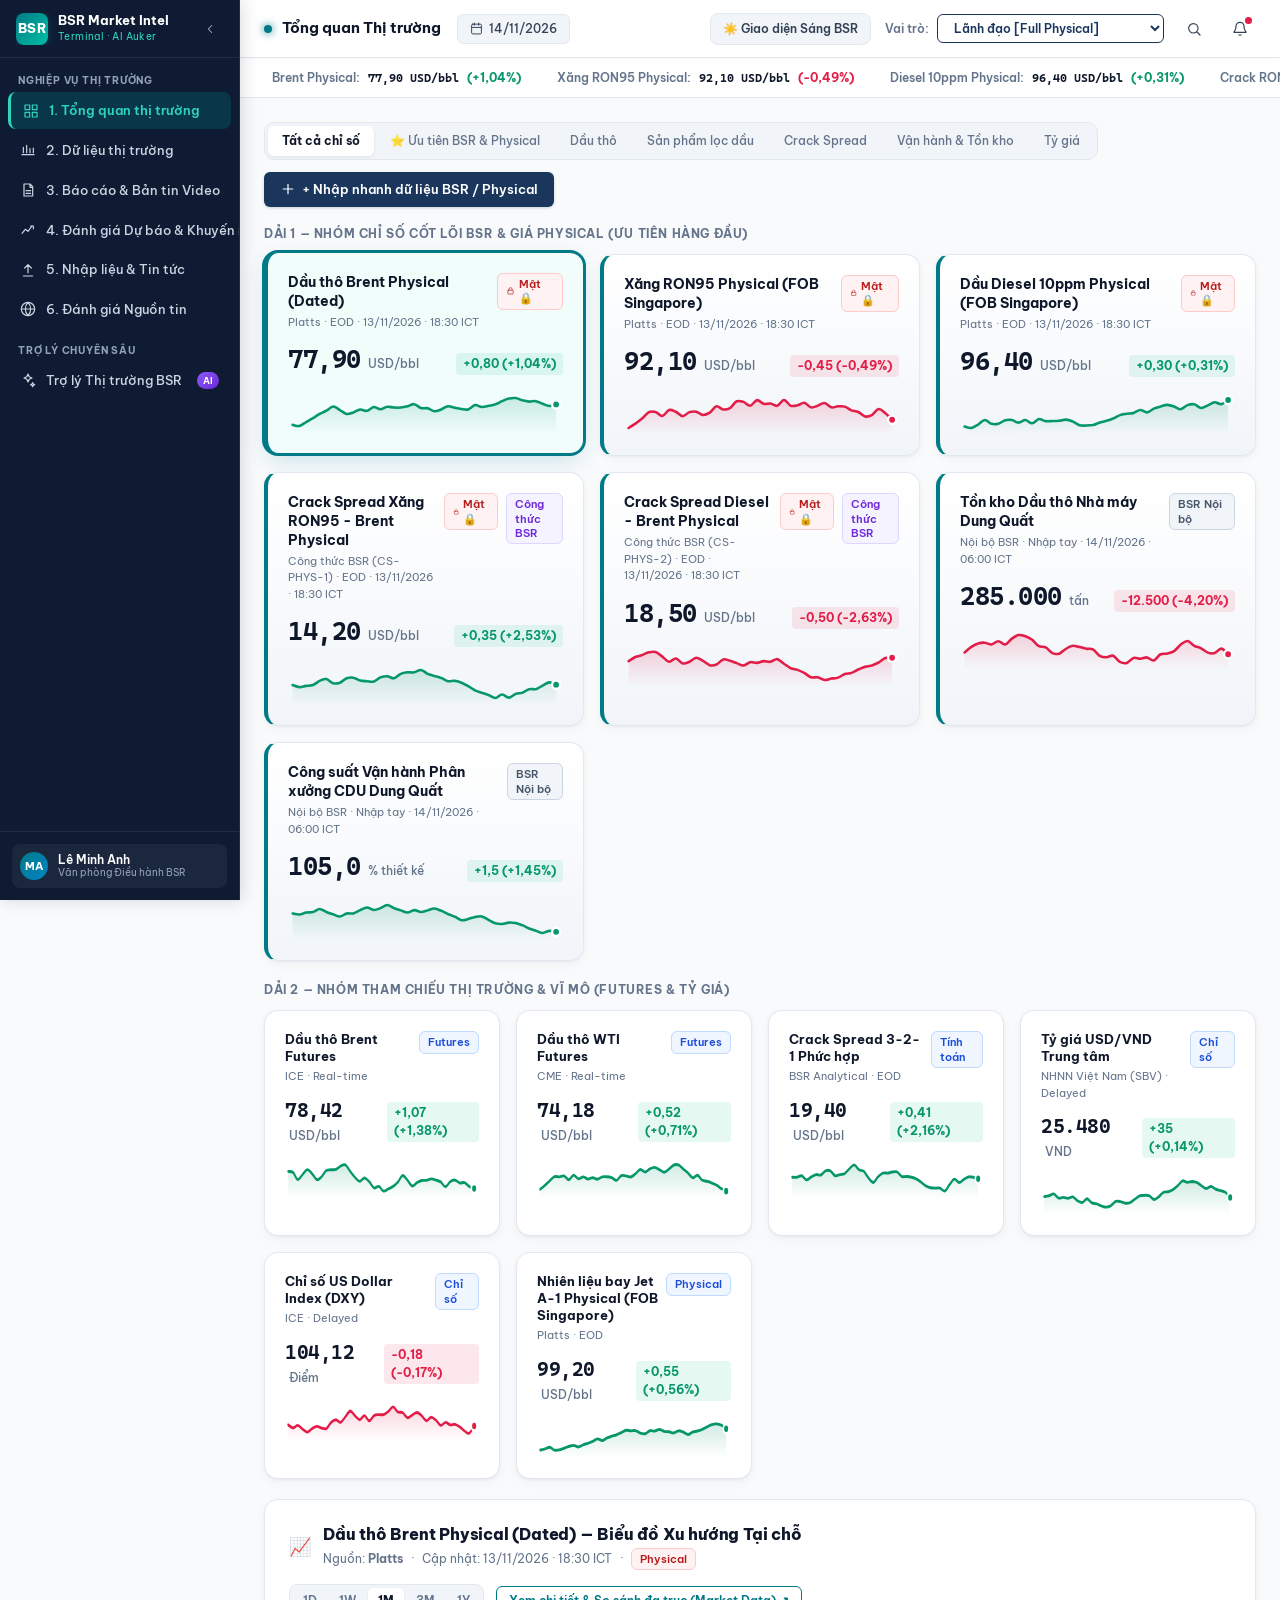
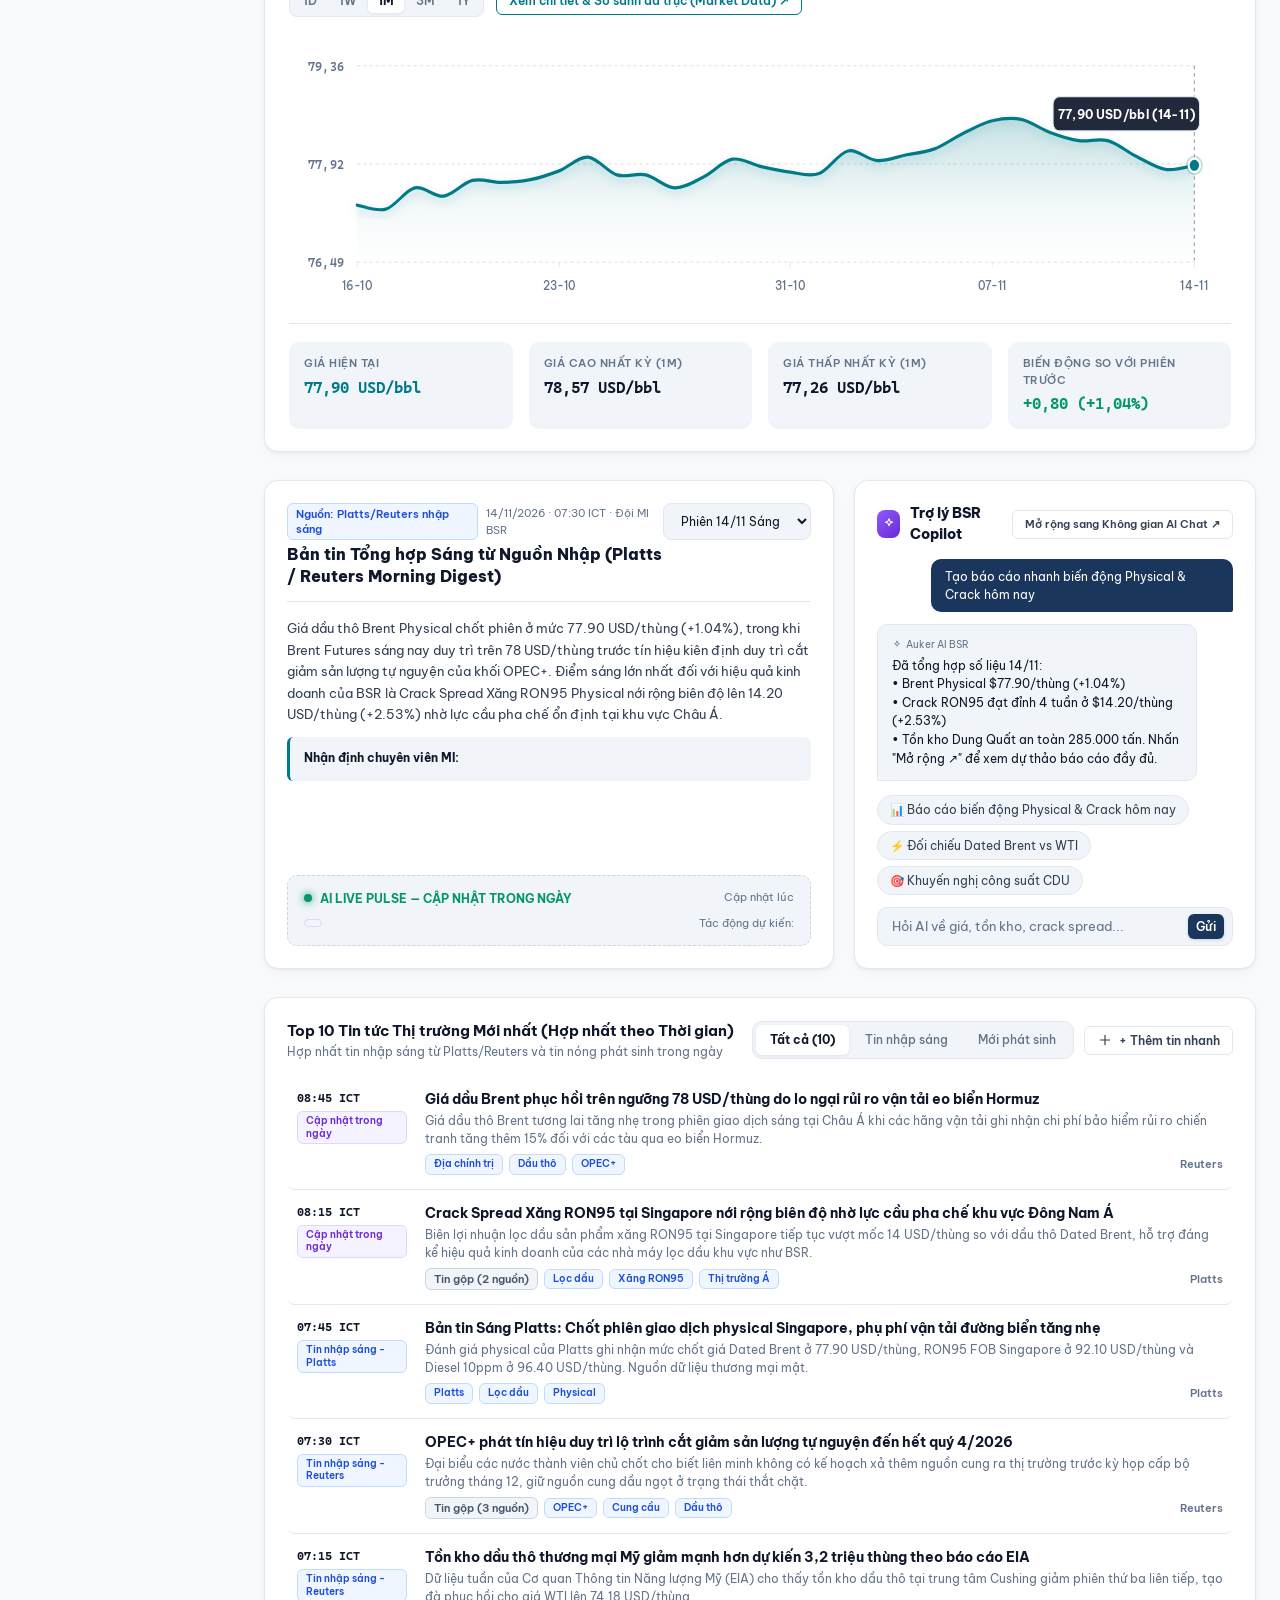
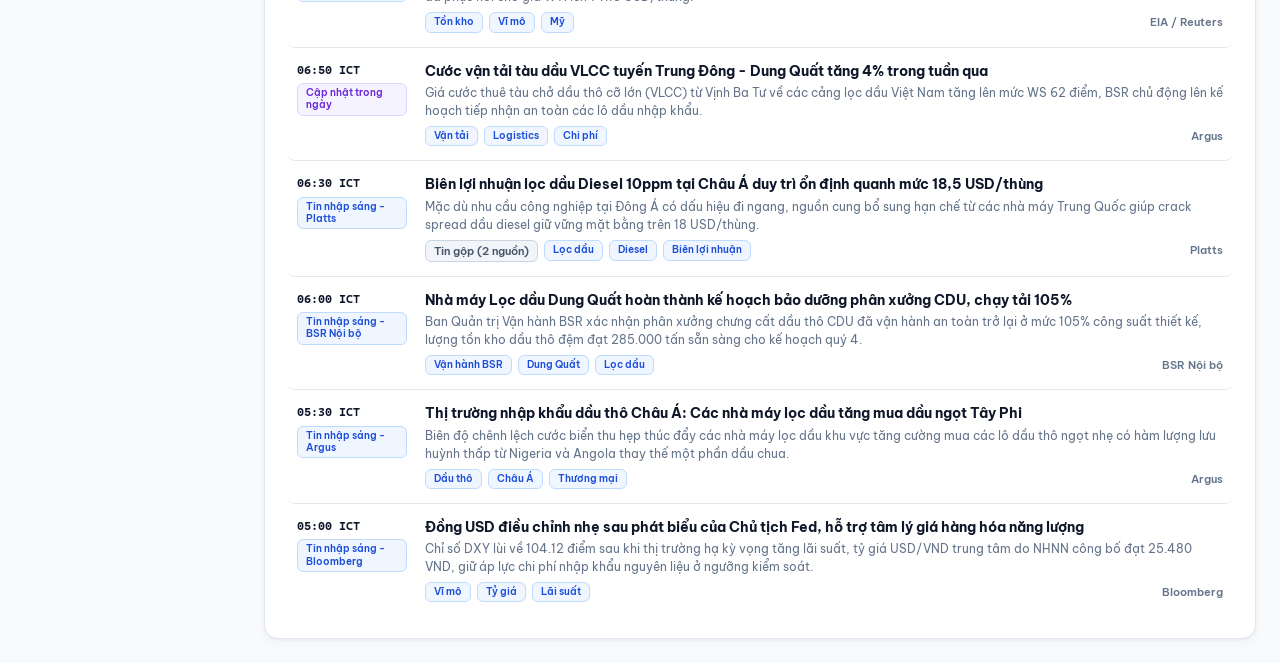
==== commit c753bbce: "feat/bsr-v2" ====
--- a/app/static/index.html
+++ b/app/static/index.html
@@ -1,14 +1,14 @@
 <!doctype html>
-<html lang="vi">
+<html lang="vi" data-theme="light">
 <head>
   <meta charset="utf-8">
   <meta name="viewport" content="width=device-width, initial-scale=1">
-  <meta name="color-scheme" content="light">
+  <meta name="color-scheme" content="light dark">
   <meta name="description" content="BSR Market Intelligence Platform — Final Official UI/UX Mockup">
-  <title>BSR Market Intelligence</title>
+  <title>BSR Market Intelligence Platform</title>
   <link rel="preconnect" href="https://fonts.googleapis.com">
   <link rel="preconnect" href="https://fonts.gstatic.com" crossorigin>
-  <link rel="stylesheet" href="https://fonts.googleapis.com/css2?family=Be+Vietnam+Pro:ital,wght@0,400;0,500;0,600;0,700;0,800;1,400&display=swap">
+  <link rel="stylesheet" href="https://fonts.googleapis.com/css2?family=Be+Vietnam+Pro:ital,wght@0,400;0,500;0,600;0,700;0,800;1,400&family=Cascadia+Mono:wght@400;600;700&display=swap">
   <link rel="stylesheet" href="assets/styles.css">
 </head>
 <body>
--- a/app/static/assets/styles.css
+++ b/app/static/assets/styles.css
@@ -1,76 +1,167 @@
 /* ==========================================================================
-   BSR Market Intelligence Platform — Dark Mode Theme & High-Tech Design System
-   Specifications:
-   - Theme: Deep Petroleum Dark Obsidian (#0B1120 / #131E36)
-   - Primary Accent: Neon Cyan (#00E5FF) | Electric Teal (#00F5D4)
-   - Secondary Accent: Royal Blue (#3B82F6) | Amber Gold (#F59E0B)
-   - Typography: "Be Vietnam Pro" with crisp contrast on dark background
-   - Visual Effects: Glowing lines, smooth gradients, glassmorphism, glowing badges
+   BSR Market Intelligence Platform — Master Enterprise Design System
+   Conforming Strictly to BSR Market Intelligence Mockup Plan v8:
+   - Primary: Petroleum Navy (#1B365D) | Accent: Oil & Gas Teal (#007A87)
+   - Background: Slate Light (#F8FAFC) | Card: Pure White (#FFFFFF) border (#E2E8F0)
+   - Strict Semantic Badges:
+     * Restricted / Physical: Background #FEF2F2, Text #B91C1C, Lock Icon 🔒
+     * Source: Background #EFF6FF, Text #1D4ED8
+     * AI Summary: Background #F5F3FF, Text #6D28D9
+     * AI Insight: Background #FFFBEB, Text #B45309
+     * Manual / Internal: Background #F1F5F9, Text #475569
+   - World-Class Modern Financial Charting Engine (TradingView / Apple Stocks Aesthetic)
+   - High-Precision Responsive Layout with Light (Default) & Dark Themes
    ========================================================================== */
 
 :root {
-  /* Dark Theme Palette */
+  /* BSR Corporate Light Palette */
+  --bg-app: #F8FAFC;
+  --bg-card: #FFFFFF;
+  --bg-card-subtle: #F1F5F9;
+  --bg-card-hover: #F8FAFC;
+  --border-card: #E2E8F0;
+  --border-strong: #CBD5E1;
+  --border-subtle: #F1F5F9;
+  
+  --primary-navy: #1B365D;
+  --primary-navy-dark: #12243E;
+  --primary-navy-light: #EFF6FF;
+  --accent-teal: #007A87;
+  --accent-teal-dark: #005F6A;
+  --accent-teal-light: #F0FDFA;
+  --accent-gold: #D97706;
+  
+  --text-main: #0F172A;
+  --text-sub: #334155;
+  --text-muted: #64748B;
+  --text-light: #94A3B8;
+  
+  /* Semantic Badges per Specification */
+  --badge-restricted-bg: #FEF2F2;
+  --badge-restricted-text: #B91C1C;
+  --badge-restricted-border: #FECACA;
+  
+  --badge-source-bg: #EFF6FF;
+  --badge-source-text: #1D4ED8;
+  --badge-source-border: #BFDBFE;
+  
+  --badge-ai-summary-bg: #F5F3FF;
+  --badge-ai-summary-text: #6D28D9;
+  --badge-ai-summary-border: #DDD6FE;
+  
+  --badge-ai-insight-bg: #FFFBEB;
+  --badge-ai-insight-text: #B45309;
+  --badge-ai-insight-border: #FDE68A;
+  
+  --badge-manual-bg: #F1F5F9;
+  --badge-manual-text: #475569;
+  --badge-manual-border: #CBD5E1;
+
+  --badge-success-bg: #ECFDF5;
+  --badge-success-text: #047857;
+  --badge-success-border: #A7F3D0;
+  
+  --pos-green: #059669;
+  --neg-red: #E11D48;
+  
+  /* Chart Tokens */
+  --chart-grid: #E2E8F0;
+  --chart-line-1: #007A87;
+  --chart-line-2: #D97706;
+  --chart-line-3: #1B365D;
+  --chart-tooltip-bg: rgba(15, 23, 42, 0.92);
+  --chart-tooltip-text: #FFFFFF;
+  
+  /* Dimensions & Radius */
+  --sidebar-w: 240px;
+  --sidebar-w-collapsed: 64px;
+  --header-h: 58px;
+  --drawer-w: 440px;
+  --radius-sm: 6px;
+  --radius-md: 10px;
+  --radius-lg: 14px;
+  --radius-xl: 18px;
+  
+  /* Typography */
+  --font-sans: "Be Vietnam Pro", -apple-system, BlinkMacSystemFont, "Segoe UI", Roboto, sans-serif;
+  --font-mono: "Cascadia Mono", Consolas, "Courier New", monospace;
+  
+  /* Layered Shadows */
+  --shadow-xs: 0 1px 2px rgba(15, 23, 42, 0.04);
+  --shadow-card: 0 1px 3px rgba(15, 23, 42, 0.05), 0 4px 12px rgba(15, 23, 42, 0.03);
+  --shadow-card-hover: 0 4px 8px -2px rgba(15, 23, 42, 0.06), 0 12px 24px -4px rgba(15, 23, 42, 0.08);
+  --shadow-active: 0 0 0 2px var(--accent-teal), 0 8px 24px -4px rgba(0, 122, 135, 0.22);
+  --shadow-lg: 0 12px 28px -6px rgba(15, 23, 42, 0.12);
+  --shadow-drawer: -8px 0 32px rgba(15, 23, 42, 0.16);
+}
+
+/* ==========================================================================
+   DARK THEME PALETTE OVERRIDES
+   ========================================================================== */
+[data-theme="dark"] {
   --bg-app: #0B1120;
   --bg-card: #131E36;
   --bg-card-subtle: #182647;
+  --bg-card-hover: #1A294C;
   --border-card: #202F4F;
   --border-strong: #2F4470;
-  
-  --primary-navy: #00E5FF;
-  --primary-navy-dark: #00B4D8;
-  --primary-navy-light: rgba(0, 229, 255, 0.12);
-  --accent-teal: #00F5D4;
-  --accent-teal-dark: #00BFA5;
-  --accent-teal-light: rgba(0, 245, 212, 0.12);
+  --border-subtle: #182647;
+  
+  --primary-navy: #38BDF8;
+  --primary-navy-dark: #0284C7;
+  --primary-navy-light: rgba(56, 189, 248, 0.12);
+  --accent-teal: #2DD4BF;
+  --accent-teal-dark: #0D9488;
+  --accent-teal-light: rgba(45, 212, 191, 0.12);
+  --accent-gold: #F59E0B;
   
   --text-main: #F1F5F9;
+  --text-sub: #CBD5E1;
   --text-muted: #94A3B8;
-  --text-sub: #CBD5E1;
-  
-  /* Semantic Badges in Dark Mode */
-  --badge-restricted-bg: rgba(239, 68, 68, 0.16);
+  --text-light: #64748B;
+  
+  --badge-restricted-bg: rgba(239, 68, 68, 0.18);
   --badge-restricted-text: #F87171;
   --badge-restricted-border: rgba(239, 68, 68, 0.45);
   
-  --badge-source-bg: rgba(59, 130, 246, 0.16);
+  --badge-source-bg: rgba(59, 130, 246, 0.18);
   --badge-source-text: #60A5FA;
-  --badge-source-border: rgba(59, 130, 246, 0.4);
-  
-  --badge-ai-summary-bg: rgba(168, 85, 247, 0.16);
+  --badge-source-border: rgba(59, 130, 246, 0.45);
+  
+  --badge-ai-summary-bg: rgba(168, 85, 247, 0.18);
   --badge-ai-summary-text: #C084FC;
-  --badge-ai-summary-border: rgba(168, 85, 247, 0.4);
-  
-  --badge-ai-insight-bg: rgba(245, 158, 11, 0.16);
+  --badge-ai-summary-border: rgba(168, 85, 247, 0.45);
+  
+  --badge-ai-insight-bg: rgba(245, 158, 11, 0.18);
   --badge-ai-insight-text: #FBBF24;
-  --badge-ai-insight-border: rgba(245, 158, 11, 0.4);
-  
-  --badge-manual-bg: rgba(148, 163, 184, 0.14);
+  --badge-ai-insight-border: rgba(245, 158, 11, 0.45);
+  
+  --badge-manual-bg: rgba(148, 163, 184, 0.16);
   --badge-manual-text: #CBD5E1;
-  --badge-manual-border: rgba(148, 163, 184, 0.3);
-
-  --badge-success-bg: rgba(16, 185, 129, 0.16);
+  --badge-manual-border: rgba(148, 163, 184, 0.35);
+
+  --badge-success-bg: rgba(16, 185, 129, 0.18);
   --badge-success-text: #34D399;
+  --badge-success-border: rgba(16, 185, 129, 0.45);
   
   --pos-green: #10B981;
   --neg-red: #F43F5E;
   
-  /* Dimensions */
-  --sidebar-w: 240px;
-  --sidebar-w-collapsed: 64px;
-  --header-h: 56px;
-  --drawer-w: 440px;
-  
-  /* Typography */
-  --font-sans: "Be Vietnam Pro", -apple-system, BlinkMacSystemFont, "Segoe UI", Roboto, sans-serif;
-  --font-mono: "Cascadia Mono", Consolas, "Courier New", monospace;
-  
-  --shadow-sm: 0 1px 3px rgba(0, 0, 0, 0.35);
-  --shadow-md: 0 4px 14px rgba(0, 0, 0, 0.45);
-  --shadow-lg: 0 10px 25px rgba(0, 0, 0, 0.55);
-  --shadow-drawer: -8px 0 35px rgba(0, 0, 0, 0.7);
-  --glow-cyan: 0 0 15px rgba(0, 229, 255, 0.25);
-}
-
+  --chart-grid: #1E2D4F;
+  --chart-line-1: #2DD4BF;
+  --chart-line-2: #F59E0B;
+  --chart-line-3: #38BDF8;
+  --chart-tooltip-bg: rgba(19, 30, 54, 0.95);
+  --chart-tooltip-text: #F8FAFC;
+  
+  --shadow-card: 0 1px 3px rgba(0, 0, 0, 0.3), 0 4px 16px rgba(0, 0, 0, 0.2);
+  --shadow-card-hover: 0 4px 12px rgba(0, 0, 0, 0.4), 0 12px 28px rgba(0, 0, 0, 0.3);
+  --shadow-active: 0 0 0 2px var(--accent-teal), 0 8px 24px -4px rgba(45, 212, 191, 0.3);
+}
+
+/* ==========================================================================
+   RESET & BASE STYLES
+   ========================================================================== */
 * { box-sizing: border-box; margin: 0; padding: 0; }
 html { scroll-behavior: smooth; }
 body {
@@ -81,6 +172,7 @@
   line-height: 1.5;
   -webkit-font-smoothing: antialiased;
   overflow-x: hidden;
+  transition: background-color 0.2s ease, color 0.2s ease;
 }
 
 button, input, select, textarea { font: inherit; color: inherit; }
@@ -89,11 +181,11 @@
 
 /* Skip Link */
 .skip-link {
-  position: fixed; left: 12px; top: -60px; z-index: 999;
-  background: var(--primary-navy); color: #070C18; font-weight: 700; padding: 8px 16px; border-radius: 4px;
+  position: fixed; left: 14px; top: -60px; z-index: 999;
+  background: var(--primary-navy); color: #FFFFFF; font-weight: 700; padding: 8px 16px; border-radius: var(--radius-sm);
   transition: top 0.2s;
 }
-.skip-link:focus { top: 12px; }
+.skip-link:focus { top: 14px; }
 
 /* ==========================================================================
    APP SHELL & LAYOUT
@@ -105,10 +197,10 @@
   background: var(--bg-app);
 }
 
-/* Sidebar Dark Theme */
+/* Sidebar Petroleum Navy */
 .sidebar {
   width: var(--sidebar-w);
-  background: #070D1B;
+  background: #0E1B33;
   color: #FFFFFF;
   position: fixed;
   top: 0;
@@ -118,8 +210,13 @@
   display: flex;
   flex-direction: column;
   transition: width 0.25s cubic-bezier(0.4, 0, 0.2, 1);
-  border-right: 1px solid var(--border-card);
-  box-shadow: 2px 0 12px rgba(0, 0, 0, 0.4);
+  border-right: 1px solid rgba(255, 255, 255, 0.08);
+  box-shadow: 2px 0 16px rgba(15, 23, 42, 0.15);
+}
+
+[data-theme="dark"] .sidebar {
+  background: #070D1B;
+  border-right-color: var(--border-card);
 }
 
 .sidebar.collapsed {
@@ -145,16 +242,16 @@
 .brand-mark {
   width: 32px;
   height: 32px;
-  background: linear-gradient(135deg, #00E5FF 0%, #00BFA5 100%);
-  color: #070D1B;
-  border-radius: 6px;
+  background: linear-gradient(135deg, #007A87 0%, #00BFA5 100%);
+  color: #FFFFFF;
+  border-radius: 8px;
   display: grid;
   place-items: center;
   font-weight: 800;
   font-size: 13px;
   letter-spacing: 0.5px;
   flex-shrink: 0;
-  box-shadow: 0 0 10px rgba(0, 229, 255, 0.4);
+  box-shadow: 0 2px 10px rgba(0, 122, 135, 0.4);
 }
 
 .brand-text {
@@ -164,37 +261,37 @@
 
 .brand-title {
   font-weight: 700;
-  font-size: 12.5px;
+  font-size: 13px;
   color: #FFFFFF;
   line-height: 1.2;
 }
 
 .brand-sub {
   font-size: 10px;
-  color: var(--accent-teal);
+  color: #2DD4BF;
   letter-spacing: 0.4px;
 }
 
 .sidebar.collapsed .brand-text { display: none; }
 
 .sidebar-toggle {
-  color: rgba(255, 255, 255, 0.6);
+  color: rgba(255, 255, 255, 0.65);
   padding: 6px;
-  border-radius: 4px;
+  border-radius: var(--radius-sm);
   display: flex;
   align-items: center;
   justify-content: center;
   transition: all 0.15s;
 }
 .sidebar-toggle:hover {
-  background: rgba(255, 255, 255, 0.08);
-  color: var(--primary-navy);
+  background: rgba(255, 255, 255, 0.1);
+  color: #FFFFFF;
 }
 
 .sidebar-nav {
   flex: 1;
   overflow-y: auto;
-  padding: 14px 8px;
+  padding: 16px 8px;
   display: flex;
   flex-direction: column;
   gap: 16px;
@@ -205,7 +302,7 @@
   text-transform: uppercase;
   letter-spacing: 0.8px;
   font-weight: 700;
-  color: #64748B;
+  color: #94A3B8;
   padding: 0 10px 4px 10px;
 }
 .sidebar.collapsed .nav-section-label {
@@ -216,16 +313,16 @@
 .sidebar.collapsed .nav-section-label::after {
   content: "•";
   font-size: 14px;
-  color: rgba(255, 255, 255, 0.2);
+  color: rgba(255, 255, 255, 0.3);
 }
 
 .nav-item {
   display: flex;
   align-items: center;
   gap: 10px;
-  padding: 8px 12px;
-  color: #94A3B8;
-  border-radius: 6px;
+  padding: 9px 12px;
+  color: #CBD5E1;
+  border-radius: 8px;
   font-size: 12.5px;
   font-weight: 500;
   transition: all 0.15s ease;
@@ -235,16 +332,15 @@
 .nav-item svg { flex-shrink: 0; }
 
 .nav-item:hover {
-  background: rgba(255, 255, 255, 0.05);
-  color: #F8FAFC;
+  background: rgba(255, 255, 255, 0.08);
+  color: #FFFFFF;
 }
 
 .nav-item.active {
-  background: linear-gradient(90deg, rgba(0, 229, 255, 0.15) 0%, rgba(0, 229, 255, 0.05) 100%);
-  color: #00E5FF;
-  border-left: 3px solid #00E5FF;
+  background: rgba(0, 122, 135, 0.28);
+  color: #2DD4BF;
+  border-left: 3px solid #2DD4BF;
   font-weight: 600;
-  box-shadow: inset 1px 0 0 rgba(0, 229, 255, 0.2);
 }
 
 .sidebar.collapsed .nav-item {
@@ -257,11 +353,10 @@
   margin-left: auto;
   font-size: 9px;
   font-weight: 700;
-  background: linear-gradient(135deg, #A855F7, #7C3AED);
+  background: linear-gradient(135deg, #8B5CF6, #6D28D9);
   color: #fff;
   padding: 2px 6px;
   border-radius: 10px;
-  box-shadow: 0 0 8px rgba(168, 85, 247, 0.4);
 }
 .sidebar.collapsed .nav-badge-ai { display: none; }
 
@@ -278,17 +373,16 @@
   align-items: center;
   gap: 10px;
   padding: 8px;
-  border-radius: 6px;
-  background: rgba(255, 255, 255, 0.04);
-  border: 1px solid rgba(255, 255, 255, 0.07);
+  border-radius: 8px;
+  background: rgba(255, 255, 255, 0.05);
 }
 
 .user-avatar {
   width: 28px;
   height: 28px;
   border-radius: 50%;
-  background: linear-gradient(135deg, #00E5FF, #00BFA5);
-  color: #070D1B;
+  background: linear-gradient(135deg, #007A87, #0284C7);
+  color: #FFFFFF;
   font-weight: 700;
   font-size: 11px;
   display: grid;
@@ -317,7 +411,7 @@
 }
 
 .sidebar.collapsed .user-info-sidebar { display: none; }
-.sidebar.collapsed .user-badge-sidebar { justify-content: center; padding: 6px 0; background: none; border-color: transparent; }
+.sidebar.collapsed .user-badge-sidebar { justify-content: center; padding: 6px 0; background: none; }
 
 /* Main Content Area */
 .main-wrapper {
@@ -334,10 +428,12 @@
   margin-left: var(--sidebar-w-collapsed);
 }
 
-/* Header Topbar Dark */
+/* Header Topbar with Blur */
 .header-topbar {
   height: var(--header-h);
-  background: #0D162A;
+  background: rgba(255, 255, 255, 0.9);
+  backdrop-filter: blur(12px);
+  -webkit-backdrop-filter: blur(12px);
   border-bottom: 1px solid var(--border-card);
   position: sticky;
   top: 0;
@@ -346,21 +442,26 @@
   align-items: center;
   justify-content: space-between;
   padding: 0 24px;
+  box-shadow: 0 1px 2px rgba(15, 23, 42, 0.03);
+}
+
+[data-theme="dark"] .header-topbar {
+  background: rgba(19, 30, 54, 0.92);
 }
 
 .topbar-left {
   display: flex;
   align-items: center;
-  gap: 14px;
+  gap: 16px;
 }
 
 .page-title-badge {
   font-size: 15px;
   font-weight: 700;
-  color: #FFFFFF;
-  display: flex;
-  align-items: center;
-  gap: 8px;
+  color: var(--text-main);
+  display: flex;
+  align-items: center;
+  gap: 10px;
 }
 .page-title-badge::before {
   content: "";
@@ -368,34 +469,54 @@
   width: 8px;
   height: 8px;
   border-radius: 50%;
-  background: var(--primary-navy);
-  box-shadow: 0 0 8px var(--primary-navy);
+  background: var(--accent-teal);
+  box-shadow: 0 0 8px var(--accent-teal);
 }
 
 .date-filter-chip {
   display: flex;
   align-items: center;
   gap: 6px;
-  background: rgba(255, 255, 255, 0.04);
+  background: var(--bg-card-subtle);
   border: 1px solid var(--border-card);
   padding: 5px 12px;
   border-radius: 6px;
   font-size: 12px;
   font-weight: 500;
   color: var(--text-sub);
+  transition: all 0.15s;
 }
 .date-filter-chip:hover {
-  border-color: var(--primary-navy);
-  color: var(--primary-navy);
+  border-color: var(--accent-teal);
+  color: var(--accent-teal);
 }
 
 .topbar-right {
   display: flex;
   align-items: center;
-  gap: 16px;
-}
-
-/* Role Switcher in Header Dark */
+  gap: 14px;
+}
+
+/* Theme Toggle Button */
+.theme-toggle-btn {
+  display: inline-flex;
+  align-items: center;
+  gap: 6px;
+  padding: 6px 12px;
+  border-radius: 8px;
+  font-size: 12px;
+  font-weight: 600;
+  background: var(--bg-card-subtle);
+  border: 1px solid var(--border-card);
+  color: var(--text-sub);
+  transition: all 0.15s ease;
+}
+.theme-toggle-btn:hover {
+  background: var(--border-card);
+  color: var(--text-main);
+}
+
+/* Role Switcher in Header */
 .role-switcher-wrap {
   display: flex;
   align-items: center;
@@ -405,23 +526,26 @@
 .role-switcher-label {
   font-size: 11.5px;
   color: var(--text-muted);
-  font-weight: 500;
+  font-weight: 600;
 }
 
 .role-switcher-select {
-  background: #131E36;
+  background: var(--bg-card);
   border: 1.5px solid var(--primary-navy);
   color: var(--primary-navy);
   font-weight: 600;
   font-size: 12px;
-  padding: 6px 12px;
+  padding: 5px 12px;
   border-radius: 6px;
   cursor: pointer;
   outline: none;
-  box-shadow: 0 0 10px rgba(0, 229, 255, 0.15);
-}
-.role-switcher-select:focus {
-  box-shadow: 0 0 15px rgba(0, 229, 255, 0.35);
+  box-shadow: var(--shadow-xs);
+  transition: all 0.15s;
+}
+[data-theme="dark"] .role-switcher-select {
+  background: var(--bg-card);
+  border-color: var(--accent-teal);
+  color: var(--accent-teal);
 }
 
 .topbar-icon-btn {
@@ -435,8 +559,8 @@
   transition: all 0.15s;
 }
 .topbar-icon-btn:hover {
-  background: rgba(255, 255, 255, 0.06);
-  color: var(--primary-navy);
+  background: var(--bg-card-subtle);
+  color: var(--accent-teal);
 }
 
 .notif-badge {
@@ -447,17 +571,16 @@
   height: 7px;
   background: var(--neg-red);
   border-radius: 50%;
-  box-shadow: 0 0 6px var(--neg-red);
-}
-
-/* Market Tape Bar Dark */
+}
+
+/* Market Tape Bar */
 .market-tape-bar {
-  background: #0E182F;
+  background: var(--bg-card);
   border-bottom: 1px solid var(--border-card);
   padding: 0 24px;
   display: flex;
   align-items: center;
-  gap: 18px;
+  gap: 20px;
   overflow-x: auto;
   white-space: nowrap;
   height: 40px;
@@ -469,29 +592,29 @@
   display: inline-flex;
   align-items: center;
   gap: 8px;
-  font-size: 11.5px;
+  font-size: 12px;
   cursor: pointer;
-  padding: 4px 8px;
+  padding: 3px 8px;
   border-radius: 4px;
   transition: background 0.15s;
 }
 .tape-item:hover {
-  background: rgba(255, 255, 255, 0.05);
+  background: var(--bg-card-subtle);
 }
 
 .tape-label {
   font-weight: 600;
-  color: #94A3B8;
+  color: var(--text-muted);
 }
 
 .tape-val {
   font-weight: 700;
-  color: #FFFFFF;
+  color: var(--text-main);
   font-family: var(--font-mono);
 }
 
-.tape-chg.pos { color: var(--pos-green); }
-.tape-chg.neg { color: var(--neg-red); }
+.tape-chg.pos { color: var(--pos-green); font-weight: 700; }
+.tape-chg.neg { color: var(--neg-red); font-weight: 700; }
 
 /* Main Container */
 .page-container {
@@ -500,44 +623,39 @@
 }
 
 /* ==========================================================================
-   CARDS, TOKENS & BADGES (DARK THEME)
+   CARDS, TOKENS & BADGES (STRICT PER MOCKUP PLAN V8)
    ========================================================================== */
 .card {
   background: var(--bg-card);
   border: 1px solid var(--border-card);
-  border-radius: 8px;
+  border-radius: var(--radius-lg);
   padding: 20px;
-  box-shadow: var(--shadow-sm);
+  box-shadow: var(--shadow-card);
   position: relative;
-  transition: all 0.2s ease;
+  transition: transform 0.2s cubic-bezier(0.4, 0, 0.2, 1), box-shadow 0.2s cubic-bezier(0.4, 0, 0.2, 1), border-color 0.2s;
 }
 
 .card:hover {
-  box-shadow: var(--shadow-md);
+  box-shadow: var(--shadow-card-hover);
   border-color: var(--border-strong);
 }
 
-/* Priority Card (Physical & BSR) */
+/* Priority Card (Physical & BSR Core) */
 .card-priority {
-  border-left: 4px solid var(--primary-navy);
-  background: linear-gradient(145deg, #131E36 0%, #162444 100%);
+  border-left: 4px solid var(--accent-teal);
+  background: linear-gradient(180deg, var(--bg-card) 0%, var(--bg-card-subtle) 100%);
   position: relative;
-  box-shadow: 0 2px 10px rgba(0, 0, 0, 0.25);
 }
 .card-priority:hover {
-  border-color: var(--primary-navy);
-  box-shadow: 0 4px 18px rgba(0, 229, 255, 0.12);
-}
-.card-priority::before {
-  content: "";
-  position: absolute;
-  top: 0;
-  right: 0;
-  bottom: 0;
-  width: 3px;
-  background: var(--accent-teal);
-  border-top-right-radius: 8px;
-  border-bottom-right-radius: 8px;
+  border-color: var(--accent-teal);
+  transform: translateY(-2px);
+  box-shadow: var(--shadow-card-hover);
+}
+.card-priority.active-instrument {
+  border-color: var(--accent-teal);
+  box-shadow: var(--shadow-active);
+  background: var(--accent-teal-light);
+  transform: translateY(-2px);
 }
 
 /* Semantic Badges */
@@ -548,7 +666,7 @@
   font-size: 11px;
   font-weight: 600;
   padding: 3px 8px;
-  border-radius: 4px;
+  border-radius: 6px;
   line-height: 1.3;
 }
 
@@ -585,7 +703,7 @@
 .badge-success {
   background: var(--badge-success-bg);
   color: var(--badge-success-text);
-  border: 1px solid rgba(16, 185, 129, 0.4);
+  border: 1px solid var(--badge-success-border);
 }
 
 /* 12-Column Grid Helpers */
@@ -603,110 +721,62 @@
 .col-4  { grid-column: span 4 / span 4; }
 .col-3  { grid-column: span 3 / span 3; }
 
-/* Buttons */
-.btn {
+/* Filter Tabs & Pill Buttons (Apple-like Segmented Controls) */
+.filter-tabs-pill {
   display: inline-flex;
   align-items: center;
-  justify-content: center;
-  gap: 8px;
-  font-size: 12.5px;
-  font-weight: 600;
-  padding: 8px 16px;
-  border-radius: 6px;
+  background: var(--bg-card-subtle);
+  border: 1px solid var(--border-card);
+  border-radius: var(--radius-md);
+  padding: 3px;
+  gap: 2px;
+}
+
+.pill-btn {
+  padding: 6px 14px;
+  font-size: 12px;
+  font-weight: 500;
+  color: var(--text-muted);
+  border-radius: var(--radius-sm);
   transition: all 0.15s ease;
-  white-space: nowrap;
-}
-
-.btn-primary {
-  background: linear-gradient(135deg, #0284C7 0%, #0369A1 100%);
-  color: #FFFFFF;
-  box-shadow: 0 2px 8px rgba(2, 132, 199, 0.3);
-}
-.btn-primary:hover {
-  background: linear-gradient(135deg, #0369A1 0%, #075985 100%);
-  box-shadow: 0 4px 12px rgba(2, 132, 199, 0.45);
-}
-
-.btn-accent {
-  background: linear-gradient(135deg, #00F5D4 0%, #00BFA5 100%);
-  color: #070D1B;
+}
+.pill-btn:hover {
+  color: var(--text-main);
+}
+.pill-btn.active {
+  background: var(--bg-card);
+  color: var(--text-main);
   font-weight: 700;
-  box-shadow: 0 2px 10px rgba(0, 245, 212, 0.35);
-}
-.btn-accent:hover {
-  background: linear-gradient(135deg, #00E5FF 0%, #00E5C0 100%);
-  box-shadow: 0 4px 15px rgba(0, 245, 212, 0.5);
-}
-
-.btn-secondary {
-  background: var(--bg-card-subtle);
-  border: 1px solid var(--border-card);
-  color: var(--text-main);
-}
-.btn-secondary:hover {
-  background: #203158;
-  border-color: var(--border-strong);
-  color: #FFFFFF;
-}
-
-.btn-sm {
-  padding: 5px 10px;
-  font-size: 11.5px;
-}
-
-/* ==========================================================================
-   PAGE 1: TỔNG QUAN THỊ TRƯỜNG (MARKET OVERVIEW)
-   ========================================================================== */
+  box-shadow: 0 1px 3px rgba(0, 0, 0, 0.08);
+}
+[data-theme="dark"] .pill-btn.active {
+  background: var(--accent-teal);
+  color: #0B1120;
+}
+
+/* Overview Tab Bar */
 .overview-tab-bar {
   display: flex;
   align-items: center;
   justify-content: space-between;
-  margin-bottom: 16px;
+  margin-bottom: 18px;
   flex-wrap: wrap;
   gap: 12px;
 }
 
-.filter-tabs-pill {
-  display: flex;
-  gap: 6px;
-  background: #0E182F;
-  padding: 4px;
-  border: 1px solid var(--border-card);
-  border-radius: 8px;
-}
-
-.pill-btn {
-  padding: 6px 14px;
-  border-radius: 6px;
-  font-size: 12px;
-  font-weight: 600;
+.section-subhead {
+  display: flex;
+  align-items: center;
+  justify-content: space-between;
+  font-size: 11.5px;
+  font-weight: 700;
+  letter-spacing: 0.6px;
+  text-transform: uppercase;
   color: var(--text-muted);
-  transition: all 0.15s;
-}
-.pill-btn.active {
-  background: #1E2E52;
-  color: var(--primary-navy);
-  border: 1px solid rgba(0, 229, 255, 0.3);
-  box-shadow: 0 0 10px rgba(0, 229, 255, 0.15);
-}
-.pill-btn:hover:not(.active) {
-  background: rgba(255, 255, 255, 0.05);
-  color: var(--text-main);
-}
-
-.section-subhead {
-  font-size: 11px;
-  text-transform: uppercase;
-  letter-spacing: 0.8px;
-  font-weight: 700;
-  color: var(--primary-navy);
   margin-bottom: 12px;
-  display: flex;
-  align-items: center;
-  gap: 8px;
-}
-
-/* Snapshot Cards Dark */
+}
+
+/* Snapshot Grids */
 .snapshot-grid-priority {
   display: grid;
   grid-template-columns: repeat(auto-fit, minmax(280px, 1fr));
@@ -718,818 +788,1199 @@
   display: grid;
   grid-template-columns: repeat(auto-fit, minmax(220px, 1fr));
   gap: 16px;
-  margin-bottom: 24px;
+  margin-bottom: 20px;
 }
 
 .metric-card-top {
   display: flex;
+  align-items: flex-start;
   justify-content: space-between;
-  align-items: flex-start;
-  margin-bottom: 8px;
+  margin-bottom: 10px;
+  gap: 8px;
 }
 
 .metric-card-name {
-  font-size: 13.5px;
   font-weight: 700;
-  color: #FFFFFF;
+  font-size: 14px;
+  color: var(--text-main);
+  line-height: 1.35;
 }
 
 .metric-card-meta {
-  font-size: 10.5px;
+  font-size: 11px;
   color: var(--text-muted);
-  margin-top: 2px;
+  margin-top: 3px;
 }
 
 .metric-card-value-row {
   display: flex;
   align-items: baseline;
   justify-content: space-between;
-  margin-top: 6px;
+  margin-bottom: 12px;
 }
 
 .metric-card-value {
-  font-size: 24px;
+  font-size: 26px;
   font-weight: 800;
   font-family: var(--font-mono);
-  color: #FFFFFF;
+  color: var(--text-main);
   letter-spacing: -0.5px;
 }
+
 .metric-card-unit {
-  font-size: 11px;
+  font-size: 12px;
+  color: var(--text-muted);
   font-weight: 500;
-  color: var(--text-muted);
   margin-left: 4px;
 }
 
 .metric-card-change {
   font-size: 12px;
   font-weight: 700;
-}
-.metric-card-change.pos { color: var(--pos-green); }
-.metric-card-change.neg { color: var(--neg-red); }
-
-.sparkline-svg {
-  width: 100%;
-  height: 42px;
-  margin-top: 8px;
-  filter: drop-shadow(0 2px 6px rgba(0, 0, 0, 0.4));
-}
-
-/* Locked Card for Restricted Data */
+  display: flex;
+  align-items: center;
+  gap: 3px;
+  padding: 2px 7px;
+  border-radius: 4px;
+}
+.metric-card-change.pos {
+  color: var(--pos-green);
+  background: rgba(16, 185, 129, 0.1);
+}
+.metric-card-change.neg {
+  color: var(--neg-red);
+  background: rgba(225, 29, 72, 0.1);
+}
+
+/* Locked Metric Card (RBAC) */
 .metric-card-locked {
-  background: rgba(239, 68, 68, 0.05);
-  border: 1px dashed var(--badge-restricted-border);
-  padding: 16px;
-  border-radius: 8px;
+  background: var(--bg-card);
+  border: 1.5px dashed var(--badge-restricted-border);
+  border-radius: var(--radius-lg);
+  padding: 24px;
   display: flex;
   flex-direction: column;
   align-items: center;
   justify-content: center;
   text-align: center;
-  min-height: 140px;
-}
+  min-height: 160px;
+}
+
 .locked-icon-wrap {
-  width: 36px;
-  height: 36px;
+  width: 40px;
+  height: 40px;
   border-radius: 50%;
   background: var(--badge-restricted-bg);
   color: var(--badge-restricted-text);
   display: grid;
   place-items: center;
-  margin-bottom: 8px;
-}
+  margin-bottom: 10px;
+}
+
 .locked-title {
-  font-size: 12px;
   font-weight: 700;
-  color: #F87171;
-}
+  font-size: 13px;
+  color: var(--text-muted);
+}
+
 .locked-desc {
   font-size: 11px;
+  color: var(--badge-restricted-text);
+  margin-top: 4px;
+}
+
+/* ==========================================================================
+   CLEAN & BEAUTIFUL CHART ENGINE STYLES (TRADINGVIEW & APPLE STOCKS GRADE)
+   ========================================================================== */
+.sparkline-svg {
+  width: 100%;
+  height: 42px;
+  overflow: visible;
+  display: block;
+}
+
+/* In-Place Expandable Chart Panel on Page 1 */
+.inplace-chart-panel {
+  background: var(--bg-card);
+  border: 1px solid var(--border-card);
+  border-radius: var(--radius-lg);
+  padding: 22px 24px;
+  margin-bottom: 28px;
+  box-shadow: var(--shadow-card);
+  animation: fadeIn 0.25s cubic-bezier(0.4, 0, 0.2, 1);
+}
+
+@keyframes fadeIn {
+  from { opacity: 0; transform: translateY(6px); }
+  to { opacity: 1; transform: translateY(0); }
+}
+
+.inplace-chart-header {
+  display: flex;
+  align-items: center;
+  justify-content: space-between;
+  margin-bottom: 18px;
+  flex-wrap: wrap;
+  gap: 14px;
+}
+
+.inplace-chart-title-wrap {
+  display: flex;
+  align-items: center;
+  gap: 12px;
+}
+
+.inplace-chart-title {
+  font-size: 16px;
+  font-weight: 800;
+  color: var(--text-main);
+  letter-spacing: -0.2px;
+}
+
+.chart-controls-group {
+  display: flex;
+  align-items: center;
+  gap: 12px;
+}
+
+.chart-range-pills {
+  display: inline-flex;
+  align-items: center;
+  background: var(--bg-card-subtle);
+  border: 1px solid var(--border-card);
+  border-radius: 8px;
+  padding: 3px;
+  gap: 2px;
+}
+
+.chart-range-btn {
+  padding: 4px 10px;
+  font-size: 11.5px;
+  font-weight: 600;
   color: var(--text-muted);
-  margin-top: 2px;
-}
-
-/* Tầng 2: Bản tin Sáng & AI Copilot Nhúng */
+  border-radius: 5px;
+  transition: all 0.12s;
+}
+.chart-range-btn:hover { color: var(--text-main); }
+.chart-range-btn.active {
+  background: var(--bg-card);
+  color: var(--text-main);
+  font-weight: 700;
+  box-shadow: 0 1px 3px rgba(0, 0, 0, 0.08);
+}
+[data-theme="dark"] .chart-range-btn.active {
+  background: var(--accent-teal);
+  color: #0B1120;
+}
+
+/* Clean SVG Chart Container */
+.clean-chart-container {
+  width: 100%;
+  position: relative;
+  overflow: hidden;
+}
+
+.chart-svg-main {
+  width: 100%;
+  height: 270px;
+  display: block;
+  overflow: visible;
+}
+
+/* Clean Minimalist HUD / Tooltip */
+.clean-chart-hud {
+  display: flex;
+  align-items: center;
+  justify-content: space-between;
+  background: var(--bg-card-subtle);
+  border: 1px solid var(--border-card);
+  padding: 10px 16px;
+  border-radius: var(--radius-md);
+  margin-bottom: 14px;
+  font-size: 12px;
+}
+
+.inplace-summary-row {
+  display: grid;
+  grid-template-columns: repeat(auto-fit, minmax(200px, 1fr));
+  gap: 16px;
+  margin-top: 18px;
+  padding-top: 18px;
+  border-top: 1px solid var(--border-card);
+}
+
+.inplace-stat-card {
+  display: flex;
+  flex-direction: column;
+  padding: 12px 14px;
+  background: var(--bg-card-subtle);
+  border-radius: var(--radius-md);
+  border: 1px solid var(--border-subtle);
+}
+
+.inplace-stat-label {
+  font-size: 11px;
+  font-weight: 600;
+  text-transform: uppercase;
+  letter-spacing: 0.5px;
+  color: var(--text-muted);
+  margin-bottom: 4px;
+}
+
+.inplace-stat-val {
+  font-size: 16px;
+  font-weight: 800;
+  font-family: var(--font-mono);
+  color: var(--text-main);
+}
+
+/* ==========================================================================
+   TẦNG 2 & 3: DIGEST BOX, EMBEDDED COPILOT & NEWS FEED
+   ========================================================================== */
 .digest-box {
   background: var(--bg-card);
-  border: 1.5px solid var(--border-strong);
-  border-radius: 8px;
-  padding: 20px;
+  border: 1px solid var(--border-card);
+  border-radius: var(--radius-lg);
+  padding: 22px;
+  box-shadow: var(--shadow-card);
+  height: 100%;
+  display: flex;
+  flex-direction: column;
+}
+
+.digest-header {
+  display: flex;
+  align-items: flex-start;
+  justify-content: space-between;
   margin-bottom: 16px;
-  box-shadow: var(--shadow-sm);
-}
-
-.digest-header {
+  padding-bottom: 14px;
+  border-bottom: 1px solid var(--border-card);
+}
+
+.digest-title {
+  font-size: 16px;
+  font-weight: 800;
+  color: var(--text-main);
+  line-height: 1.35;
+}
+
+.digest-body {
+  font-size: 13px;
+  color: var(--text-sub);
+  line-height: 1.65;
+  margin-bottom: 16px;
+}
+
+.pulse-box {
+  background: var(--bg-card-subtle);
+  border: 1px dashed var(--border-strong);
+  border-radius: var(--radius-md);
+  padding: 14px 16px;
+  margin-top: auto;
+}
+
+.pulse-head {
   display: flex;
   align-items: center;
   justify-content: space-between;
-  margin-bottom: 12px;
-  border-bottom: 1px solid var(--border-card);
-  padding-bottom: 10px;
-}
-
-.digest-title {
-  font-size: 15px;
-  font-weight: 800;
-  color: #FFFFFF;
-}
-
-.digest-prices-grid {
-  display: grid;
-  grid-template-columns: repeat(2, 1fr);
-  gap: 10px;
-  margin: 14px 0;
-  background: #0E182F;
-  padding: 12px;
-  border-radius: 6px;
-  border: 1px solid var(--border-card);
-}
-
-.digest-price-item {
-  display: flex;
-  justify-content: space-between;
-  font-size: 12px;
-}
-.digest-price-item strong {
-  font-family: var(--font-mono);
-  color: var(--primary-navy);
-}
-
-.citation-chip {
+  margin-bottom: 8px;
+}
+
+.pulse-live-indicator {
   display: inline-flex;
   align-items: center;
-  gap: 4px;
-  background: rgba(59, 130, 246, 0.15);
-  border: 1px solid rgba(59, 130, 246, 0.4);
-  color: #60A5FA;
-  font-size: 11px;
-  padding: 3px 8px;
-  border-radius: 4px;
-  cursor: pointer;
-  margin-right: 6px;
-  transition: all 0.15s;
-}
-.citation-chip:hover {
-  background: rgba(59, 130, 246, 0.25);
-  color: #93C5FD;
-}
-
-/* Live Pulse Box Dark */
-.live-pulse-box {
-  background: var(--bg-card);
-  border: 1px solid var(--border-card);
-  border-radius: 8px;
-  padding: 16px;
-}
-
-.pulse-item {
-  position: relative;
-  padding-left: 18px;
-  margin-bottom: 12px;
-  font-size: 12.5px;
-  line-height: 1.45;
-  color: var(--text-sub);
-}
-.pulse-item::before {
-  content: "";
-  position: absolute;
-  left: 0;
-  top: 6px;
+  gap: 8px;
+  font-size: 11.5px;
+  font-weight: 700;
+  color: var(--pos-green);
+}
+
+.pulse-dot {
   width: 8px;
   height: 8px;
   border-radius: 50%;
-  background: var(--accent-teal);
-  box-shadow: 0 0 8px var(--accent-teal);
-}
-
-.pulse-time {
-  font-weight: 700;
-  color: var(--accent-teal);
-  margin-right: 6px;
-}
-
-/* Embedded AI Copilot Widget (Chế độ A - Dark) */
+  background: var(--pos-green);
+  box-shadow: 0 0 8px var(--pos-green);
+  animation: pulseDot 1.8s infinite;
+}
+
+@keyframes pulseDot {
+  0% { transform: scale(1); opacity: 1; }
+  50% { transform: scale(1.4); opacity: 0.5; }
+  100% { transform: scale(1); opacity: 1; }
+}
+
+/* Embedded Copilot Widget (Card bên phải tầng 2) */
 .copilot-card {
-  background: linear-gradient(180deg, #131E36 0%, #0F172A 100%);
-  border: 1.5px solid rgba(168, 85, 247, 0.4);
-  border-radius: 8px;
-  display: flex;
-  flex-direction: column;
+  background: var(--bg-card);
+  border: 1px solid var(--border-card);
+  border-radius: var(--radius-lg);
+  padding: 22px;
+  box-shadow: var(--shadow-card);
   height: 100%;
-  box-shadow: 0 4px 20px rgba(168, 85, 247, 0.1);
+  display: flex;
+  flex-direction: column;
 }
 
 .copilot-head {
-  padding: 16px;
-  border-bottom: 1px solid rgba(168, 85, 247, 0.2);
   display: flex;
   align-items: center;
   justify-content: space-between;
-}
-
-.copilot-title-group {
-  display: flex;
-  align-items: center;
-  gap: 8px;
+  margin-bottom: 14px;
+}
+
+.copilot-brand {
+  display: flex;
+  align-items: center;
+  gap: 10px;
+  font-weight: 800;
+  font-size: 14px;
+  color: var(--text-main);
 }
 
 .copilot-icon {
   width: 28px;
   height: 28px;
-  border-radius: 6px;
-  background: linear-gradient(135deg, #A855F7, #7C3AED);
+  border-radius: 8px;
+  background: linear-gradient(135deg, #8B5CF6, #6D28D9);
   color: #fff;
   display: grid;
   place-items: center;
-  box-shadow: 0 0 10px rgba(168, 85, 247, 0.4);
-}
-
-.copilot-title {
-  font-size: 14px;
+}
+
+.copilot-chat-feed {
+  flex: 1;
+  overflow-y: auto;
+  max-height: 260px;
+  display: flex;
+  flex-direction: column;
+  gap: 12px;
+  margin-bottom: 14px;
+}
+
+.copilot-msg-user {
+  align-self: flex-end;
+  background: var(--primary-navy);
+  color: #FFFFFF;
+  padding: 9px 14px;
+  border-radius: 10px 10px 2px 10px;
+  font-size: 12px;
+  max-width: 85%;
+  line-height: 1.45;
+}
+
+.copilot-msg-ai {
+  align-self: flex-start;
+  background: var(--bg-card-subtle);
+  border: 1px solid var(--border-card);
+  color: var(--text-main);
+  padding: 12px 14px;
+  border-radius: 10px 10px 10px 2px;
+  font-size: 12px;
+  line-height: 1.55;
+  max-width: 90%;
+}
+
+.copilot-chips-wrap {
+  display: flex;
+  flex-wrap: wrap;
+  gap: 6px;
+  margin-bottom: 12px;
+}
+
+.copilot-chip {
+  background: var(--bg-card-subtle);
+  border: 1px solid var(--border-card);
+  padding: 5px 12px;
+  border-radius: 20px;
+  font-size: 11.5px;
+  color: var(--text-sub);
+  transition: all 0.15s;
+  cursor: pointer;
+}
+.copilot-chip:hover {
+  background: var(--accent-teal-light);
+  border-color: var(--accent-teal);
+  color: var(--accent-teal);
+}
+
+.copilot-input-bar {
+  display: flex;
+  align-items: center;
+  gap: 8px;
+  background: var(--bg-card-subtle);
+  border: 1px solid var(--border-card);
+  padding: 6px 8px 6px 14px;
+  border-radius: var(--radius-md);
+}
+.copilot-input-bar input {
+  flex: 1;
+  background: none;
+  border: none;
+  outline: none;
+  font-size: 12.5px;
+  color: var(--text-main);
+}
+.copilot-input-bar input::placeholder {
+  color: var(--text-muted);
+}
+
+/* Consolidated Top 10 News Table */
+.news-feed-card {
+  background: var(--bg-card);
+  border: 1px solid var(--border-card);
+  border-radius: var(--radius-lg);
+  padding: 22px;
+  box-shadow: var(--shadow-card);
+}
+
+.news-feed-head {
+  display: flex;
+  align-items: center;
+  justify-content: space-between;
+  margin-bottom: 16px;
+  flex-wrap: wrap;
+  gap: 12px;
+}
+
+.news-item-row {
+  display: flex;
+  align-items: flex-start;
+  justify-content: space-between;
+  padding: 14px 10px;
+  border-bottom: 1px solid var(--border-card);
+  gap: 18px;
+  border-radius: 8px;
+  transition: all 0.15s;
+}
+.news-item-row:last-child { border-bottom: none; }
+.news-item-row:hover {
+  background: var(--bg-card-subtle);
+  transform: translateX(3px);
+}
+
+.news-item-main { flex: 1; }
+
+.news-item-title {
+  font-size: 13.5px;
   font-weight: 700;
-  color: #E9D5FF;
-}
-
-.copilot-body {
-  padding: 16px;
-  flex: 1;
-  display: flex;
-  flex-direction: column;
-  gap: 12px;
-}
-
-.copilot-response-box {
-  background: rgba(0, 0, 0, 0.25);
-  border: 1px solid var(--border-card);
+  color: var(--text-main);
+  cursor: pointer;
+  margin-bottom: 4px;
+  line-height: 1.35;
+}
+.news-item-title:hover {
+  color: var(--accent-teal);
+}
+
+.news-item-snippet {
+  font-size: 12px;
+  color: var(--text-muted);
+  line-height: 1.5;
+}
+
+.news-item-tags {
+  display: flex;
+  align-items: center;
+  gap: 6px;
+  margin-top: 6px;
+  flex-wrap: wrap;
+}
+
+/* ==========================================================================
+   BUTTONS & FORM CONTROLS
+   ========================================================================== */
+.btn {
+  display: inline-flex;
+  align-items: center;
+  justify-content: center;
+  gap: 6px;
+  padding: 8px 16px;
+  font-size: 12.5px;
+  font-weight: 600;
+  border-radius: var(--radius-sm);
+  transition: all 0.15s ease;
+  white-space: nowrap;
+}
+
+.btn-primary {
+  background: var(--primary-navy);
+  color: #FFFFFF;
+  box-shadow: 0 1px 3px rgba(27, 54, 93, 0.2);
+}
+.btn-primary:hover {
+  background: var(--primary-navy-dark);
+  transform: translateY(-1px);
+}
+[data-theme="dark"] .btn-primary {
+  background: var(--accent-teal);
+  color: #0B1120;
+}
+[data-theme="dark"] .btn-primary:hover {
+  background: var(--accent-teal-dark);
+}
+
+.btn-teal {
+  background: var(--accent-teal);
+  color: #FFFFFF;
+}
+.btn-teal:hover {
+  background: var(--accent-teal-dark);
+}
+
+.btn-outline {
+  background: var(--bg-card);
+  border: 1px solid var(--border-card);
+  color: var(--text-sub);
+}
+.btn-outline:hover {
+  border-color: var(--accent-teal);
+  color: var(--accent-teal);
+}
+
+.btn-sm {
+  padding: 5px 12px;
+  font-size: 11.5px;
   border-radius: 6px;
-  padding: 14px;
-  font-size: 12.5px;
-  line-height: 1.55;
-  color: var(--text-main);
-  box-shadow: inset 0 1px 3px rgba(0, 0, 0, 0.3);
-}
-
-.copilot-chips-wrap {
-  display: flex;
-  flex-direction: column;
-  gap: 6px;
-}
-
-.copilot-prompt-chip {
-  background: rgba(255, 255, 255, 0.04);
-  border: 1px solid var(--border-card);
-  padding: 8px 12px;
+}
+
+.form-control-select, .form-control-input {
+  background: var(--bg-card);
+  border: 1px solid var(--border-card);
+  color: var(--text-main);
+  padding: 6px 12px;
   border-radius: 6px;
   font-size: 12px;
-  color: #E2E8F0;
-  text-align: left;
-  display: flex;
-  align-items: center;
-  justify-content: space-between;
-  transition: all 0.15s;
-}
-.copilot-prompt-chip:hover {
-  background: rgba(168, 85, 247, 0.15);
-  border-color: rgba(168, 85, 247, 0.5);
-  color: #E9D5FF;
-}
-
-.copilot-foot {
-  padding: 12px 16px;
-  border-top: 1px solid rgba(168, 85, 247, 0.2);
-  background: #0E182F;
-}
-
-.copilot-input-row {
-  display: flex;
-  gap: 8px;
-}
-
-.copilot-input {
-  flex: 1;
-  background: #131E36;
-  border: 1px solid var(--border-card);
-  padding: 8px 12px;
-  border-radius: 6px;
-  font-size: 12px;
-  color: #FFFFFF;
-}
-.copilot-input:focus {
   outline: none;
-  border-color: #A855F7;
-  box-shadow: 0 0 10px rgba(168, 85, 247, 0.3);
-}
-
-/* Top 10 News Table/Feed Dark */
-.news-feed-table {
+  transition: border-color 0.15s;
+}
+.form-control-select:focus, .form-control-input:focus {
+  border-color: var(--accent-teal);
+}
+
+/* ==========================================================================
+   DATA TABLES (CLEAN ENTERPRISE LOOK)
+   ========================================================================== */
+.table-responsive {
   width: 100%;
-  border-collapse: collapse;
-}
-
-.news-feed-row {
-  border-bottom: 1px solid var(--border-card);
-  padding: 14px 16px;
-  display: flex;
-  align-items: flex-start;
-  gap: 16px;
-  cursor: pointer;
-  transition: background 0.15s;
-}
-.news-feed-row:hover {
-  background: rgba(255, 255, 255, 0.03);
-}
-
-.news-timeline-col {
-  width: 80px;
-  flex-shrink: 0;
-  font-size: 11px;
-  font-weight: 700;
-  color: var(--text-muted);
-}
-
-.news-content-col {
-  flex: 1;
-  min-width: 0;
-}
-
-.news-title-row {
-  display: flex;
-  align-items: center;
-  gap: 8px;
-  flex-wrap: wrap;
-  margin-bottom: 4px;
-}
-
-.news-title-text {
-  font-size: 13.5px;
-  font-weight: 700;
-  color: #F8FAFC;
-}
-
-.news-summary-text {
-  font-size: 12px;
-  color: var(--text-sub);
-  display: -webkit-box;
-  -webkit-line-clamp: 2;
-  -webkit-box-orient: vertical;
-  overflow: hidden;
-}
-
-/* ==========================================================================
-   HIGH-TECH CHART STYLING & INTERACTIVITY
-   ========================================================================== */
-.chart-multiaxis-box {
-  background: var(--bg-card);
-  border: 1px solid var(--border-card);
-  border-radius: 8px;
-  padding: 20px;
-  margin-bottom: 24px;
-  box-shadow: var(--shadow-sm);
-  position: relative;
-}
-
-.chart-ctrl-row {
-  display: flex;
-  justify-content: space-between;
-  align-items: center;
-  flex-wrap: wrap;
-  gap: 12px;
-  margin-bottom: 16px;
-}
-
-.chart-svg-main {
-  width: 100%;
-  height: 320px;
-  overflow: visible;
-}
-
-/* Tooltip floating box */
-.chart-interactive-tooltip {
-  position: absolute;
-  pointer-events: none;
-  background: rgba(15, 23, 42, 0.92);
-  backdrop-filter: blur(8px);
-  border: 1px solid var(--primary-navy);
-  padding: 8px 12px;
-  border-radius: 6px;
-  font-size: 11.5px;
-  box-shadow: 0 4px 20px rgba(0, 0, 0, 0.6);
-  z-index: 80;
-  display: none;
-  transform: translate(-50%, -120%);
-  white-space: nowrap;
-}
-
-/* Table Style Dark */
+  overflow-x: auto;
+}
+
 .data-table-bsr {
   width: 100%;
   border-collapse: collapse;
   font-size: 12.5px;
+  text-align: left;
 }
 
 .data-table-bsr th {
-  background: #0E182F;
-  padding: 10px 14px;
+  background: var(--bg-card-subtle);
+  color: var(--text-muted);
+  font-weight: 600;
+  font-size: 11px;
+  text-transform: uppercase;
+  letter-spacing: 0.5px;
+  padding: 12px 16px;
+  border-bottom: 1px solid var(--border-card);
+}
+
+.data-table-bsr td {
+  padding: 13px 16px;
+  border-bottom: 1px solid var(--border-card);
+  color: var(--text-main);
+  vertical-align: middle;
+}
+
+.data-table-bsr tr:hover td {
+  background: var(--bg-card-hover);
+}
+
+/* ==========================================================================
+   NON-DISRUPTIVE SLIDE-OVER DRAWER (440PX)
+   ========================================================================== */
+.drawer-backdrop {
+  position: fixed;
+  inset: 0;
+  background: rgba(15, 23, 42, 0.4);
+  backdrop-filter: blur(4px);
+  z-index: 200;
+  opacity: 0;
+  pointer-events: none;
+  transition: opacity 0.25s ease;
+}
+.drawer-backdrop.open {
+  opacity: 1;
+  pointer-events: auto;
+}
+
+.drawer-panel {
+  position: fixed;
+  top: 0;
+  bottom: 0;
+  right: 0;
+  width: var(--drawer-w);
+  max-width: 90vw;
+  background: var(--bg-card);
+  border-left: 1px solid var(--border-card);
+  box-shadow: var(--shadow-drawer);
+  z-index: 210;
+  transform: translateX(100%);
+  transition: transform 0.25s cubic-bezier(0.4, 0, 0.2, 1);
+  display: flex;
+  flex-direction: column;
+}
+.drawer-panel.open {
+  transform: translateX(0);
+}
+
+.drawer-head {
+  padding: 18px 22px;
+  border-bottom: 1px solid var(--border-card);
+  display: flex;
+  align-items: center;
+  justify-content: space-between;
+}
+
+.drawer-title {
+  font-size: 15px;
   font-weight: 700;
-  color: #94A3B8;
-  text-align: left;
+  color: var(--text-main);
+}
+
+.drawer-body {
+  flex: 1;
+  overflow-y: auto;
+  padding: 22px;
+}
+
+.drawer-foot {
+  padding: 16px 22px;
+  border-top: 1px solid var(--border-card);
+  display: flex;
+  align-items: center;
+  justify-content: flex-end;
+  gap: 10px;
+  background: var(--bg-card-subtle);
+}
+
+/* ==========================================================================
+   DEDICATED AI WORKSPACE (3 COLUMNS)
+   ========================================================================== */
+.ai-workspace-layout {
+  display: grid;
+  grid-template-columns: 240px 1fr 380px;
+  gap: 16px;
+  height: calc(100vh - var(--header-h) - 48px);
+}
+
+.ai-col-history {
+  background: var(--bg-card);
+  border: 1px solid var(--border-card);
+  border-radius: var(--radius-lg);
+  display: flex;
+  flex-direction: column;
+  overflow: hidden;
+}
+
+.ai-col-chat {
+  background: var(--bg-card);
+  border: 1px solid var(--border-card);
+  border-radius: var(--radius-lg);
+  display: flex;
+  flex-direction: column;
+  overflow: hidden;
+}
+
+.ai-col-artifact {
+  background: var(--bg-card);
+  border: 1px solid var(--border-card);
+  border-radius: var(--radius-lg);
+  display: flex;
+  flex-direction: column;
+  overflow: hidden;
+}
+
+.ai-pane-head {
+  padding: 14px 18px;
   border-bottom: 1px solid var(--border-card);
-  text-transform: uppercase;
-  font-size: 10.5px;
-  letter-spacing: 0.5px;
-}
-
-.data-table-bsr td {
-  padding: 12px 14px;
-  border-bottom: 1px solid var(--border-card);
-  color: var(--text-main);
-}
-
-.data-table-bsr tr:hover td {
-  background: rgba(255, 255, 255, 0.02);
+  display: flex;
+  align-items: center;
+  justify-content: space-between;
+  font-weight: 700;
+  font-size: 13px;
+  color: var(--text-main);
+}
+
+.ai-chat-thread-list {
+  flex: 1;
+  overflow-y: auto;
+  padding: 8px;
+  display: flex;
+  flex-direction: column;
+  gap: 4px;
+}
+
+.ai-thread-item {
+  padding: 10px 12px;
+  border-radius: 8px;
+  cursor: pointer;
+  transition: all 0.15s;
+  display: flex;
+  flex-direction: column;
+  gap: 3px;
+}
+.ai-thread-item:hover { background: var(--bg-card-subtle); }
+.ai-thread-item.active {
+  background: var(--accent-teal-light);
+  border-left: 3px solid var(--accent-teal);
+}
+
+.ai-chat-stream {
+  flex: 1;
+  overflow-y: auto;
+  padding: 20px;
+  display: flex;
+  flex-direction: column;
+  gap: 16px;
+}
+
+.auker-trace-step {
+  background: var(--bg-card-subtle);
+  border: 1px solid var(--border-card);
+  border-radius: 8px;
+  padding: 12px 16px;
+  font-size: 12px;
+  line-height: 1.55;
+  margin-bottom: 8px;
+}
+
+/* Toast Notification Stack */
+#toast-stack {
+  position: fixed;
+  bottom: 24px;
+  right: 24px;
+  z-index: 300;
+  display: flex;
+  flex-direction: column;
+  gap: 8px;
+  pointer-events: none;
+}
+
+.toast-msg {
+  background: var(--primary-navy);
+  color: #FFFFFF;
+  padding: 10px 18px;
+  border-radius: 8px;
+  font-size: 12.5px;
+  font-weight: 600;
+  box-shadow: var(--shadow-lg);
+  display: flex;
+  align-items: center;
+  gap: 8px;
+  pointer-events: auto;
+  animation: slideInUp 0.25s ease;
+}
+
+@keyframes slideInUp {
+  from { opacity: 0; transform: translateY(12px); }
+  to { opacity: 1; transform: translateY(0); }
+}
+
+/* Responsive adjustments */
+@media (max-width: 1280px) {
+  .ai-workspace-layout {
+    grid-template-columns: 200px 1fr 320px;
+  }
+}
+
+@media (max-width: 1024px) {
+  .grid-12 { grid-template-columns: 1fr; }
+  .col-7, .col-5, .col-8, .col-4 { grid-column: span 1 / span 1; }
+  .ai-workspace-layout {
+    grid-template-columns: 1fr;
+    height: auto;
+  }
 }
 
 /* ==========================================================================
-   PAGE 3: BÁO CÁO & BẢN TIN VIDEO (DARK)
+   PAGE 3: VIDEO BRIEFING LAYOUT (EXECUTIVE BROADCAST & CHAPTERS)
    ========================================================================== */
 .video-briefing-wrap {
   display: grid;
-  grid-template-columns: 1.8fr 1.2fr;
-  gap: 20px;
-  background: var(--bg-card);
-  border: 1px solid var(--border-card);
-  border-radius: 8px;
-  padding: 20px;
-  margin-bottom: 24px;
+  grid-template-columns: 1.4fr 1fr;
+  gap: 24px;
+  background: var(--bg-card);
+  border: 1px solid var(--border-card);
+  border-radius: var(--radius-lg);
+  padding: 24px;
+  margin-bottom: 28px;
+  box-shadow: var(--shadow-card);
 }
 
 .video-player-mockup {
-  background: #050A14;
-  border-radius: 8px;
-  overflow: hidden;
   position: relative;
   aspect-ratio: 16 / 9;
+  background: linear-gradient(135deg, #070E1E 0%, #112240 100%);
+  border-radius: var(--radius-md);
+  padding: 18px;
   display: flex;
   flex-direction: column;
   justify-content: space-between;
-  padding: 16px;
-  color: #fff;
-  border: 1px solid var(--border-card);
-  box-shadow: inset 0 0 30px rgba(0, 0, 0, 0.8);
+  border: 1px solid rgba(255, 255, 255, 0.1);
+  overflow: hidden;
+  box-shadow: 0 8px 24px rgba(0, 0, 0, 0.25);
 }
 
 .video-center-play {
-  align-self: center;
-  width: 58px;
-  height: 58px;
+  position: absolute;
+  top: 50%;
+  left: 50%;
+  transform: translate(-50%, -50%);
+  width: 60px;
+  height: 60px;
   border-radius: 50%;
-  background: rgba(0, 229, 255, 0.2);
-  backdrop-filter: blur(6px);
-  color: var(--primary-navy);
-  border: 2px solid var(--primary-navy);
+  background: rgba(0, 122, 135, 0.88);
+  backdrop-filter: blur(4px);
+  color: #FFFFFF;
   display: grid;
   place-items: center;
   cursor: pointer;
-  transition: all 0.2s;
-  box-shadow: 0 0 20px rgba(0, 229, 255, 0.3);
+  box-shadow: 0 0 20px rgba(0, 122, 135, 0.5);
+  transition: all 0.2s cubic-bezier(0.4, 0, 0.2, 1);
 }
 .video-center-play:hover {
-  transform: scale(1.1);
-  background: var(--primary-navy);
-  color: #070D1B;
-  box-shadow: 0 0 30px rgba(0, 229, 255, 0.6);
+  transform: translate(-50%, -50%) scale(1.1);
+  background: var(--accent-teal);
 }
 
 .video-controls-bottom {
   display: flex;
   align-items: center;
   gap: 12px;
+  background: rgba(15, 23, 42, 0.85);
+  backdrop-filter: blur(8px);
+  padding: 8px 14px;
+  border-radius: 8px;
+  color: #FFFFFF;
   font-size: 11.5px;
+  font-family: var(--font-mono);
 }
 
 .video-progress-bar {
   flex: 1;
   height: 4px;
-  background: rgba(255, 255, 255, 0.15);
+  background: rgba(255, 255, 255, 0.2);
   border-radius: 2px;
-  position: relative;
-}
+  overflow: hidden;
+  cursor: pointer;
+}
+
 .video-progress-fill {
   width: 35%;
   height: 100%;
-  background: linear-gradient(90deg, #00E5FF, #00F5D4);
+  background: var(--accent-teal);
   border-radius: 2px;
-  box-shadow: 0 0 8px #00E5FF;
 }
 
 .chapters-list {
   display: flex;
   flex-direction: column;
-  gap: 10px;
+  gap: 8px;
+  max-height: 380px;
+  overflow-y: auto;
 }
 
 .chapter-item {
-  padding: 10px 14px;
-  background: rgba(255, 255, 255, 0.03);
-  border: 1px solid var(--border-card);
-  border-radius: 6px;
+  padding: 12px 14px;
+  border-radius: var(--radius-md);
+  background: var(--bg-card-subtle);
+  border: 1px solid var(--border-card);
   cursor: pointer;
-  transition: all 0.15s;
-}
-.chapter-item:hover, .chapter-item.active {
-  background: rgba(0, 229, 255, 0.08);
-  border-color: var(--primary-navy);
-}
+  transition: all 0.15s ease;
+}
+.chapter-item:hover {
+  background: var(--bg-card-hover);
+  border-color: var(--accent-teal);
+  transform: translateX(3px);
+}
+.chapter-item.active {
+  background: var(--accent-teal-light);
+  border-color: var(--accent-teal);
+  border-left: 3px solid var(--accent-teal);
+}
+
 .chapter-time {
+  font-family: var(--font-mono);
   font-weight: 700;
-  color: var(--primary-navy);
-  font-size: 12px;
-  margin-right: 6px;
+  font-size: 11.5px;
+  color: var(--accent-teal);
 }
 
 /* ==========================================================================
-   PAGE 4: ĐÁNH GIÁ DỰ BÁO & KHUYẾN NGHỊ (DARK)
+   PAGE 4 & 6: 4-COLUMN KPI ACCURACY GRID & CARDS
    ========================================================================== */
 .kpi-accuracy-grid {
   display: grid;
-  grid-template-columns: repeat(4, 1fr);
-  gap: 16px;
+  grid-template-columns: repeat(4, minmax(0, 1fr));
+  gap: 18px;
   margin-bottom: 24px;
 }
 
 .kpi-accuracy-card {
   background: var(--bg-card);
   border: 1px solid var(--border-card);
-  border-radius: 8px;
-  padding: 16px;
-  text-align: center;
-  box-shadow: var(--shadow-sm);
-}
-
-.kpi-accuracy-card .kpi-num {
+  border-radius: var(--radius-lg);
+  padding: 20px;
+  box-shadow: var(--shadow-card);
+  transition: all 0.2s ease;
+  display: flex;
+  flex-direction: column;
+  justify-content: space-between;
+}
+.kpi-accuracy-card:hover {
+  transform: translateY(-2px);
+  box-shadow: var(--shadow-card-hover);
+  border-color: var(--border-strong);
+}
+
+.kpi-num {
   font-size: 26px;
   font-weight: 800;
-  color: #FFFFFF;
   font-family: var(--font-mono);
-  margin-top: 4px;
-}
-
-.recommendation-card {
-  background: var(--bg-card);
-  border: 1.5px solid var(--border-card);
-  border-radius: 8px;
-  padding: 20px;
-  margin-bottom: 16px;
-  position: relative;
-}
-.recommendation-card.badge-primary { border-left: 5px solid var(--primary-navy); }
-.recommendation-card.badge-accent  { border-left: 5px solid var(--accent-teal); }
-.recommendation-card.badge-warning { border-left: 5px solid #F59E0B; }
-
-.rec-section-block {
-  margin: 10px 0;
-  font-size: 12.5px;
-}
-.rec-section-title {
-  font-weight: 700;
-  color: var(--primary-navy);
-  margin-bottom: 2px;
+  margin: 6px 0;
+  letter-spacing: -0.5px;
 }
 
 /* ==========================================================================
-   PAGE 5: NHẬP LIỆU (SPLIT-VIEW DARK)
+   PAGE 5: SPLIT-VIEW QUICK INGESTION WORKSPACE & FORMS
    ========================================================================== */
 .split-view-container {
   display: grid;
-  grid-template-columns: 45fr 55fr;
-  gap: 24px;
+  grid-template-columns: 46fr 54fr;
+  gap: 20px;
+  margin-bottom: 28px;
   align-items: start;
 }
 
 .form-field-group {
-  margin-bottom: 14px;
-}
+  display: flex;
+  flex-direction: column;
+  gap: 6px;
+  margin-bottom: 16px;
+}
+
 .form-field-label {
+  font-size: 12px;
+  font-weight: 700;
+  color: var(--text-main);
   display: block;
-  font-size: 12px;
-  font-weight: 600;
-  color: #E2E8F0;
-  margin-bottom: 4px;
-}
-.form-control-input, .form-control-select, .form-control-textarea {
+}
+
+.form-control-input, .form-control-select {
   width: 100%;
-  padding: 8px 12px;
-  border: 1px solid var(--border-card);
-  border-radius: 6px;
+  padding: 9px 13px;
+  border-radius: 8px;
+  border: 1px solid var(--border-card);
+  background: var(--bg-card-subtle);
+  color: var(--text-main);
   font-size: 12.5px;
-  background: #0E182F;
-  color: #FFFFFF;
-}
-.form-control-input:focus, .form-control-select:focus, .form-control-textarea:focus {
   outline: none;
-  border-color: var(--primary-navy);
-  box-shadow: 0 0 10px rgba(0, 229, 255, 0.2);
+  transition: border-color 0.15s;
+}
+.form-control-input:focus, .form-control-select:focus {
+  border-color: var(--accent-teal);
+  background: var(--bg-card);
+}
+
+.form-control-textarea {
+  width: 100%;
+  padding: 10px 14px;
+  border-radius: 8px;
+  border: 1px solid var(--border-card);
+  background: var(--bg-card-subtle);
+  color: var(--text-main);
+  font-size: 13px;
+  line-height: 1.5;
+  resize: vertical;
+  min-height: 110px;
+  outline: none;
+  transition: border-color 0.15s;
+}
+.form-control-textarea:focus {
+  border-color: var(--accent-teal);
+  background: var(--bg-card);
 }
 
 .upload-dropzone {
   border: 2px dashed var(--border-strong);
-  border-radius: 8px;
-  padding: 32px 20px;
+  border-radius: var(--radius-md);
+  padding: 36px 20px;
   text-align: center;
-  background: rgba(255, 255, 255, 0.02);
+  background: var(--bg-card-subtle);
   cursor: pointer;
   transition: all 0.15s;
 }
 .upload-dropzone:hover {
-  border-color: var(--primary-navy);
-  background: rgba(0, 229, 255, 0.05);
+  border-color: var(--accent-teal);
+  background: var(--accent-teal-light);
 }
 
 /* ==========================================================================
-   PAGE AI WORKSPACE: 3 CỘT ENTERPRISE AI (DARK)
+   PAGE AI ASSISTANT: 3-COLUMN ENTERPRISE WORKSPACE & CHAT STUDIO
    ========================================================================== */
 .ai-workspace-3col {
   display: grid;
   grid-template-columns: 240px 1fr 380px;
-  gap: 20px;
+  gap: 16px;
   height: calc(100vh - var(--header-h) - 48px);
+  min-height: 560px;
 }
 
 .ai-history-panel, .ai-chat-stream-panel, .ai-preview-panel {
   background: var(--bg-card);
   border: 1px solid var(--border-card);
-  border-radius: 8px;
+  border-radius: var(--radius-lg);
   display: flex;
   flex-direction: column;
   overflow: hidden;
+  box-shadow: var(--shadow-card);
 }
 
 .ai-reasoning-step {
   display: flex;
   align-items: center;
   gap: 8px;
+  padding: 6px 10px;
+  background: var(--bg-card-subtle);
+  border-radius: 6px;
+  font-size: 11px;
+  margin-bottom: 4px;
+  color: var(--text-sub);
+}
+.ai-reasoning-step.done {
+  border-left: 2px solid var(--pos-green);
+}
+
+.artifact-preview-doc {
+  padding: 24px;
+  background: var(--bg-card);
+  color: var(--text-main);
+  height: 100%;
+  overflow-y: auto;
+  font-size: 13px;
+  line-height: 1.6;
+}
+
+.doc-header-block {
+  border-bottom: 2px solid var(--border-card);
+  padding-bottom: 14px;
+  margin-bottom: 18px;
+}
+
+.citation-chip {
+  display: inline-flex;
+  align-items: center;
+  gap: 4px;
+  font-size: 11px;
+  font-weight: 600;
+  color: var(--badge-source-text);
+  background: var(--badge-source-bg);
+  border: 1px solid var(--badge-source-border);
+  padding: 2px 8px;
+  border-radius: 4px;
+  cursor: pointer;
+}
+
+/* ==========================================================================
+   BUTTON & COMPONENT UTILITIES
+   ========================================================================== */
+.btn-secondary {
+  background: var(--bg-card-subtle);
+  border: 1px solid var(--border-card);
+  color: var(--text-main);
+}
+.btn-secondary:hover {
+  background: var(--bg-card-hover);
+  border-color: var(--accent-teal);
+  color: var(--accent-teal);
+}
+
+.btn-accent {
+  background: linear-gradient(135deg, var(--accent-teal) 0%, #00BFA5 100%);
+  color: #FFFFFF;
+  box-shadow: 0 2px 8px rgba(0, 122, 135, 0.3);
+}
+.btn-accent:hover {
+  filter: brightness(1.1);
+  transform: translateY(-1px);
+}
+
+.chart-multiaxis-box {
+  background: var(--bg-card);
+  border: 1px solid var(--border-card);
+  border-radius: var(--radius-lg);
+  padding: 22px 24px;
+  margin-bottom: 24px;
+  box-shadow: var(--shadow-card);
+}
+
+.recommendation-card {
+  background: var(--bg-card);
+  border: 1px solid var(--border-card);
+  border-radius: var(--radius-lg);
+  padding: 22px 24px;
+  margin-bottom: 20px;
+  box-shadow: var(--shadow-card);
+  border-left: 4px solid var(--accent-teal);
+}
+
+.rec-section-block {
+  margin-bottom: 14px;
+}
+
+.rec-section-title {
   font-size: 11.5px;
-  padding: 6px 10px;
-  background: rgba(255, 255, 255, 0.03);
-  border-radius: 4px;
-  margin-bottom: 6px;
-  color: var(--text-sub);
-}
-.ai-reasoning-step.done {
-  border-left: 3px solid #10B981;
-}
-
-.artifact-preview-doc {
-  background: #0A0F1D;
-  border: 1px solid var(--border-card);
-  border-radius: 6px;
-  padding: 24px;
-  font-size: 12px;
-  line-height: 1.6;
-  box-shadow: inset 0 1px 3px rgba(0, 0, 0, 0.5);
-  flex: 1;
-  overflow-y: auto;
-  color: #E2E8F0;
-}
-
-.doc-header-block {
-  border-bottom: 2px solid var(--primary-navy);
-  padding-bottom: 12px;
-  margin-bottom: 16px;
-  display: flex;
-  justify-content: space-between;
-  align-items: center;
-}
-
-/* ==========================================================================
-   NON-DISRUPTIVE SLIDE-OVER DRAWER (440px DARK)
-   ========================================================================== */
-.drawer-backdrop {
-  position: fixed;
-  inset: 0;
-  background: rgba(0, 0, 0, 0.55);
-  backdrop-filter: blur(3px);
-  z-index: 200;
-  opacity: 0;
-  pointer-events: none;
-  transition: opacity 0.25s ease;
-}
-.drawer-backdrop.active {
-  opacity: 1;
-  pointer-events: auto;
-}
-
-.slide-over-drawer {
-  position: fixed;
-  top: 0;
-  right: 0;
-  bottom: 0;
-  width: var(--drawer-w);
-  max-width: 90vw;
-  background: #0E182F;
-  border-left: 1px solid var(--border-card);
-  z-index: 210;
-  box-shadow: var(--shadow-drawer);
-  transform: translateX(100%);
-  transition: transform 0.25s cubic-bezier(0.4, 0, 0.2, 1);
-  display: flex;
-  flex-direction: column;
-}
-.slide-over-drawer.active {
-  transform: translateX(0);
-}
-
-.drawer-header {
-  padding: 16px 20px;
-  border-bottom: 1px solid var(--border-card);
-  display: flex;
-  align-items: center;
-  justify-content: space-between;
-}
-.drawer-title {
-  font-size: 15px;
   font-weight: 700;
-  color: #FFFFFF;
-}
-
-.drawer-content {
-  padding: 20px;
-  flex: 1;
-  overflow-y: auto;
-}
-
-.drawer-footer {
-  padding: 16px 20px;
-  border-top: 1px solid var(--border-card);
-  display: flex;
-  justify-content: flex-end;
-  gap: 10px;
-}
-
-/* Modal Popup Dark */
+  text-transform: uppercase;
+  letter-spacing: 0.5px;
+  color: var(--text-muted);
+  margin-bottom: 4px;
+}
+
 .modal-overlay {
   position: fixed;
   inset: 0;
-  background: rgba(0, 0, 0, 0.65);
-  backdrop-filter: blur(4px);
+  background: rgba(15, 23, 42, 0.55);
+  backdrop-filter: blur(6px);
   z-index: 300;
   display: flex;
   align-items: center;
   justify-content: center;
   padding: 20px;
 }
+
 .modal-box {
-  background: #131E36;
-  border: 1px solid var(--border-card);
-  border-radius: 8px;
-  max-width: 600px;
+  background: var(--bg-card);
+  border: 1px solid var(--border-card);
+  border-radius: var(--radius-lg);
   width: 100%;
+  max-width: 560px;
   box-shadow: var(--shadow-lg);
   overflow: hidden;
-}
-
-/* Toast Notifications */
-.toast-stack {
-  position: fixed;
-  bottom: 24px;
-  right: 24px;
-  z-index: 999;
-  display: flex;
-  flex-direction: column;
-  gap: 8px;
-}
-.toast-msg {
-  background: #131E36;
-  border: 1px solid var(--primary-navy);
-  color: #fff;
-  padding: 12px 18px;
-  border-radius: 6px;
+  animation: fadeIn 0.2s ease;
+}
+
+.empty-state {
+  padding: 40px 20px;
+  text-align: center;
+  color: var(--text-muted);
   font-size: 13px;
-  font-weight: 500;
-  box-shadow: 0 4px 20px rgba(0, 0, 0, 0.6);
-  display: flex;
-  align-items: center;
-  gap: 10px;
-}
-
-/* Responsive adjustments */
-@media (max-width: 1280px) {
-  .ai-workspace-3col {
-    grid-template-columns: 200px 1fr 320px;
-  }
-}
-@media (max-width: 1024px) {
-  .split-view-container {
-    grid-template-columns: 1fr;
-  }
-  .video-briefing-wrap {
-    grid-template-columns: 1fr;
-  }
-  .kpi-accuracy-grid {
-    grid-template-columns: repeat(2, 1fr);
-  }
-  .ai-workspace-3col {
-    grid-template-columns: 1fr;
-    height: auto;
-  }
-}
+}
+
+/* Aliases for Drawer & Modal */
+.slide-over-drawer { position: fixed; inset: 0; pointer-events: none; z-index: 200; }
+.slide-over-drawer.open { pointer-events: auto; }
+.drawer-header { padding: 18px 22px; border-bottom: 1px solid var(--border-card); display: flex; align-items: center; justify-content: space-between; }
+.drawer-content { flex: 1; overflow-y: auto; padding: 22px; }
+.drawer-footer { padding: 16px 22px; border-top: 1px solid var(--border-card); display: flex; align-items: center; justify-content: flex-end; gap: 10px; background: var(--bg-card-subtle); }
+.chart-ctrl-row { display: flex; align-items: center; justify-content: space-between; margin-bottom: 14px; flex-wrap: wrap; gap: 12px; }
